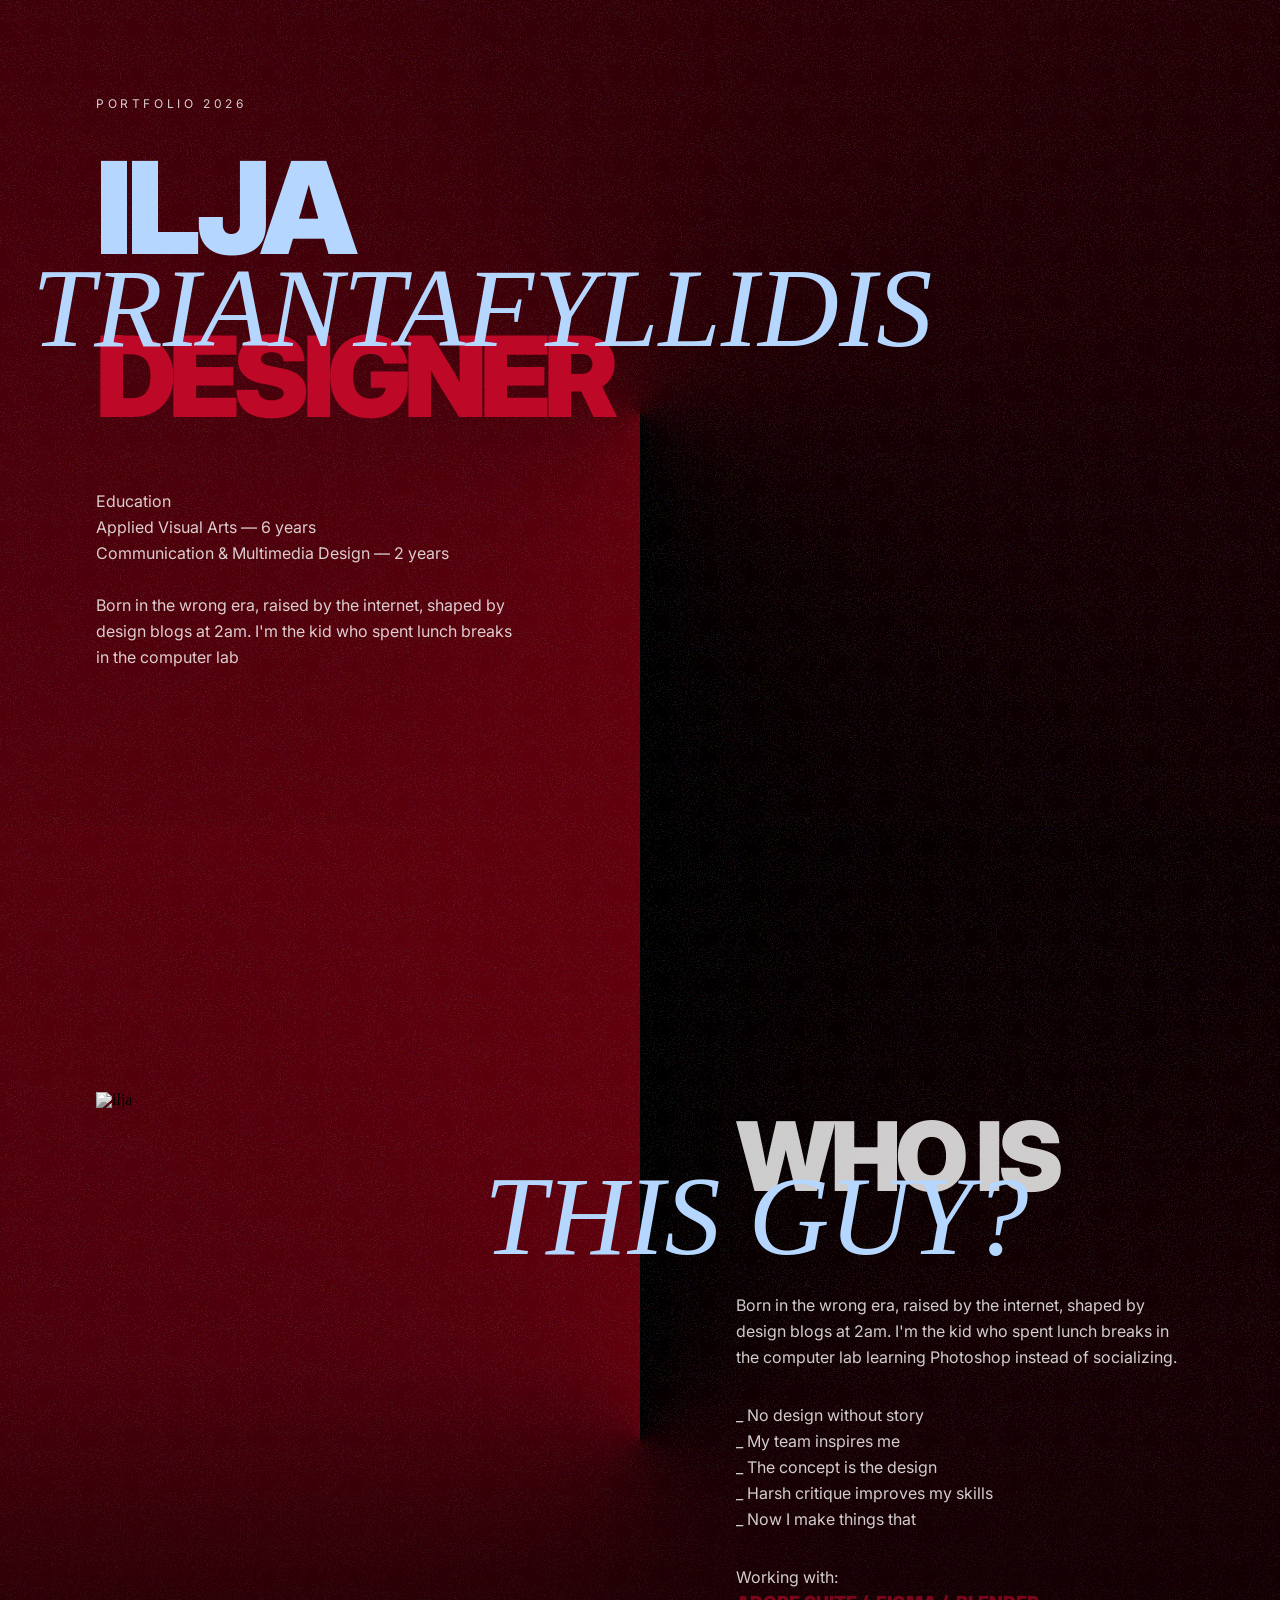
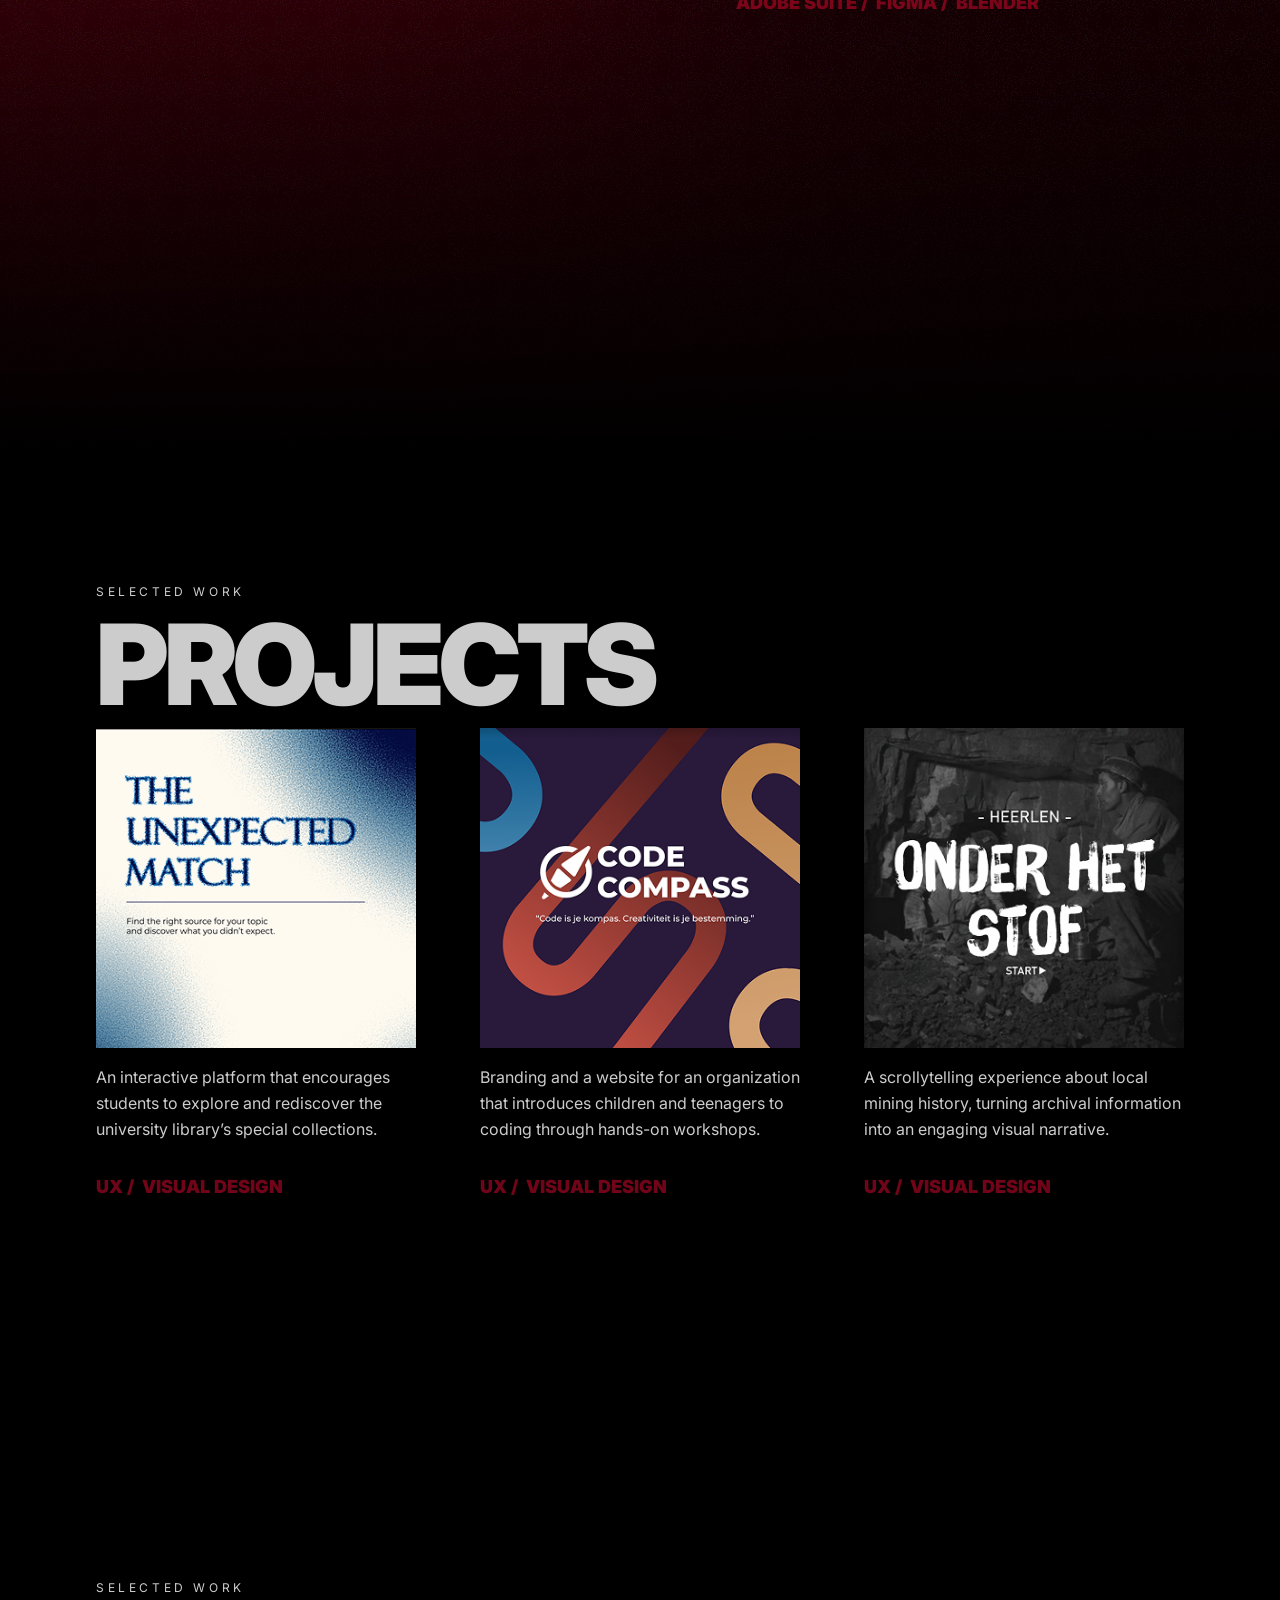
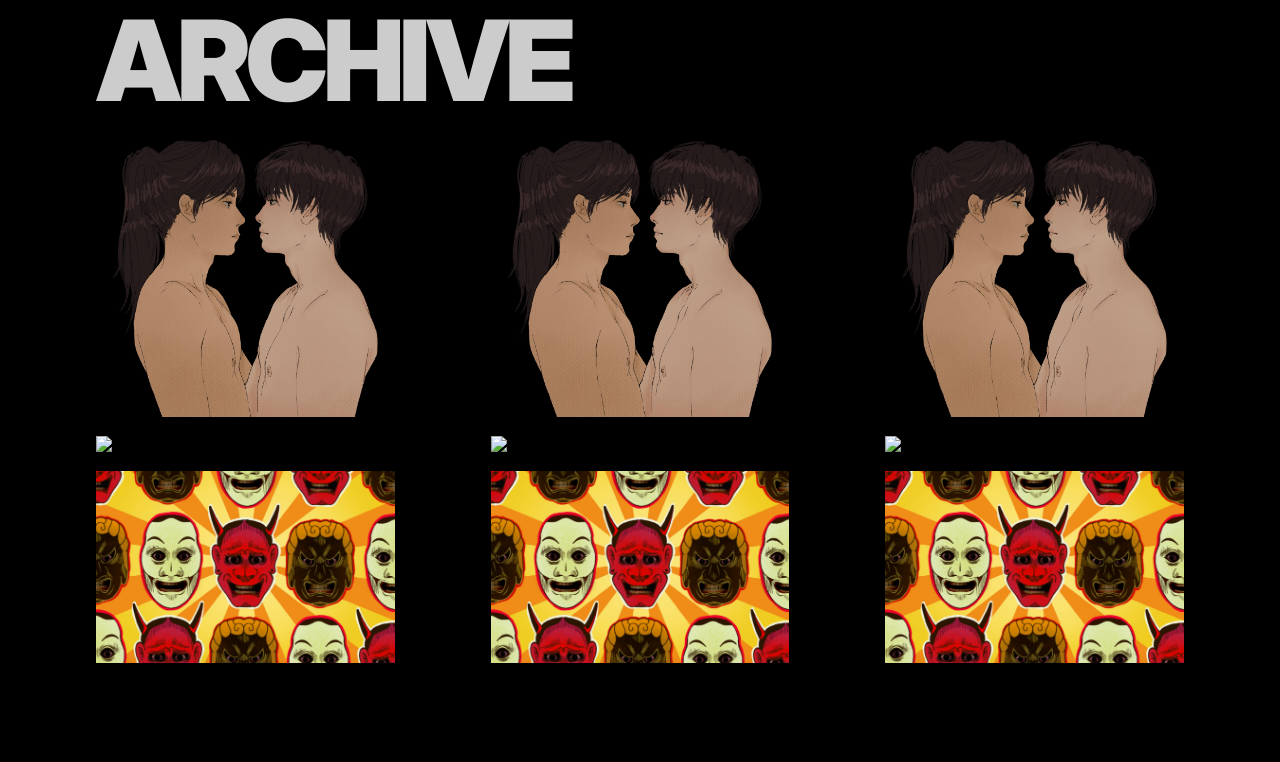
==== index.html @ b114eabf "Add files via upload" ====
<!DOCTYPE html>
<html lang="en">

<head>
    <meta charset="UTF-8">
    <meta name="viewport" content="width=device-width, initial-scale=1.0">
    <title>Document</title>
    <link rel="stylesheet" href="css/reset.css">
    <link rel="stylesheet" href="css/style.css">

    <link rel="preconnect" href="https://fonts.googleapis.com">
    <link rel="preconnect" href="https://fonts.gstatic.com" crossorigin>
    <link
        href="https://fonts.googleapis.com/css2?family=Inter:ital,opsz,wght@0,14..32,100..900;1,14..32,100..900&display=swap"
        rel="stylesheet">
</head>

<body>
    <div class="background">
        <div class="background1">
            <img src="assets/img/radialGradient.svg" alt="background gradient" class="radialGradientTop">
            <img src="assets/img/radialGradient.svg" alt="background gradient" class="radialGradientBottom">
            <div class="fadeGradient"></div>
        </div>
    </div>

    <main>

        <div class="hero">
            <h6>PORTFOLIO 2026</h6>
            <div class="heroTitle">
                <h1>ILJA</h1>
                <h2>TRIANTAFYLLIDIS</h2>
                <H3>DESIGNER</H3>
            </div>
            <p>Education<br>Applied Visual Arts — 6 years<br>Communication & Multimedia Design — 2 years
                <br><br>
                Born in the wrong era, raised by the internet, shaped by design blogs at 2am. I'm the kid who spent
                lunch breaks in the computer lab
            </p>
        </div>

        <div class="intro">
            <div class="leftIntro">
                <div class="imgIntroBox">
                    <img src="assets/img/port1.jpg" alt="ilja" class="imgIntroContent" id="portraitImg">
                </div>
            </div>
            <div class="rightIntro">
                <h4>WHO IS</h4>
                <h2> THIS GUY?</h2>
                <p>Born in the wrong era, raised by the internet, shaped by design blogs at 2am. I'm the kid who spent
                    lunch breaks in the computer lab learning Photoshop instead of socializing.</p>
                <p>_ No design without story<br>
                    _ My team inspires me<br>
                    _ The concept is the design<br>
                    _ Harsh critique improves my skills<br>
                    _ Now I make things that</p>
                <p class="noMargin">Working with:</p>
                <ul>
                    <li>ADOBE SUITE</li>
                    <li>FIGMA</li>
                    <li>BLENDER</li>
                </ul>
            </div>
        </div>

        <div class="projects">
            <h6>SELECTED WORK</h6>
            <h3>PROJECTS</h3>
            <div class="projectItems">
                <div class="projectItem">
                    <a href="theUnexpectedMatch.html">
                        <img src="assets/img/theUnexpectedMatch.png" alt="the unexpected match" class="projectImg">
                    </a>
                    <p>An interactive platform that encourages students to explore and rediscover the university
                        library’s special collections.</p>
                    <ul>
                        <li>UX</li>
                        <li>VISUAL DESIGN</li>
                    </ul>
                </div>
                <div class="projectItem">
                    <a href="codeCompass.html">
                        <img src="assets/img/codeCompass.png" alt="code compass" class="projectImg">
                    </a>
                    <p>Branding and a website for an organization that introduces children and teenagers to coding
                        through hands-on workshops.</p>
                    <ul>
                        <li>UX</li>
                        <li>VISUAL DESIGN</li>
                    </ul>
                </div>
                <div class="projectItem">
                    <a href="onderHetStof.html">
                        <img src="assets/img/onderHetStof.png" alt="onder het stof" class="projectImg">
                    </a>
                    <p>A scrollytelling experience about local mining history, turning archival information into an
                        engaging visual narrative.</p>
                    <ul>
                        <li>UX</li>
                        <li>VISUAL DESIGN</li>
                    </ul>
                </div>
            </div>
        </div>

        <div class="archive">
            <h6>SELECTED WORK</h6>
            <h3>ARCHIVE</h3>
            <div class="archiveRows">
                <div class="archiveRow">
                    <div class="archiveItem">
                        <img src="assets/img/illustration3.png">
                    </div>
                    <div class="archiveItem">
                        <img src="assets/img/illustration1.png">
                    </div>
                    <div class="archiveItem">
                        <img src="assets/img/illustration4.png">
                    </div>
                </div>
                <div class="archiveRow">
                    <div class="archiveItem">
                        <img src="assets/img/illustration3.png">
                    </div>
                    <div class="archiveItem">
                        <img src="assets/img/illustration1.png">
                    </div>
                    <div class="archiveItem">
                        <img src="assets/img/illustration4.png">
                    </div>
                </div>
                <div class="archiveRow">
                    <div class="archiveItem">
                        <img src="assets/img/illustration3.png">
                    </div>
                    <div class="archiveItem">
                        <img src="assets/img/illustration1.png">
                    </div>
                    <div class="archiveItem">
                        <img src="assets/img/illustration4.png">
                    </div>
                </div>
            </div>
        </div>

    </main>



    <script src="js/script.js"></script>
</body>

</html>
---- css/style.css ----
/* Custom styles */

/* Colors */
:root {
    --color-primarytext: #ffffff;
    --color-secondarytext: #B5D7FF;
    --color-accenttext: #BD0828;
    --color-background: #000000;
}

/* Typography */

h3,
h4,
h5,
h6,
p {
    opacity: 0.8;
}

h1 {
    font-family: 'Inter';
    font-size: 128px;
    font-style: normal;
    font-weight: 900;
    line-height: 128px;
    letter-spacing: -5px;

    color: var(--color-secondarytext);
}

h2 {
    font-family: Georgia;
    font-size: 112px;
    font-style: italic;
    font-weight: 400;
    line-height: 72px;

    color: var(--color-secondarytext);
}

h3 {
    font-family: 'Inter';
    font-size: 112px;
    font-style: normal;
    font-weight: 900;
    line-height: 128px;
    letter-spacing: -5px;

    color: var(--color-primarytext);
}

h4 {
    font-family: 'Inter';
    font-size: 96px;
    font-style: normal;
    font-weight: 900;
    line-height: 128px;
    letter-spacing: -5px;

    color: var(--color-primarytext);
}

h5 {
    font-family: 'Inter';
    font-size: 72px;
    font-style: normal;
    font-weight: 900;
    line-height: 72px;
    letter-spacing: -5px;

    color: var(--color-primarytext);
}

h6 {
    font-family: 'Inter';
    font-size: 12px;
    font-style: normal;
    font-weight: 400;
    line-height: 16px;
    letter-spacing: 3.6px;

    color: var(--color-primarytext);
}

p {
    font-family: 'Inter';
    font-size: 16px;
    font-style: normal;
    font-weight: 400;
    line-height: 26px;

    color: var(--color-primarytext);

    margin-bottom: 32px;
}

a {
    font-family: 'Inter';
    font-size: 40px;
    font-style: normal;
    font-weight: 900;
    line-height: 38px;
    letter-spacing: -2px;

    color: var(--color-accenttext);
}

ul {
    font-family: 'Inter';
    font-size: 18px;
    font-style: normal;
    font-weight: 900;
    line-height: 26px;
    opacity: 0.6;

    color: var(--color-accenttext);

    display: flex;
    flex-wrap: wrap;
    margin-bottom: 32px;
}

li:not(:last-child)::after {
    content: " /";
    margin-right: 8px;
}

/* Overall */

body {
    background: var(--color-background);
}

@media (hover: hover) and (pointer: fine) {
    body {
        cursor: none;
    }

    body * {
        cursor: none !important;
    }
}

.custom-cursor {
    position: fixed;
    top: 0;
    left: 0;
    width: 36px;
    height: 36px;
    pointer-events: none;
    z-index: 9999;
    opacity: 0;
    transform: translate(-50%, -50%) rotate(45deg);
    transform-origin: center;
    transition: opacity 120ms ease;
}

.custom-cursor.is-visible {
    opacity: 1;
}

main {
    display: flex;
    flex-direction: column;
    max-width: 1440px;
    padding-left: 96px;
    padding-right: 96px;
    margin: 0 auto;
}

.background1 {
    position: absolute;
    top: 0;
    left: 0;
    width: 100%;
    z-index: -10;
    opacity: 0;
    transition: opacity 900ms ease;
}

body.is-loaded .background1 {
    opacity: 1;
}

@media (prefers-reduced-motion: reduce) {
    .background1 {
        opacity: 1;
        transition: none;
    }
}

.radialGradientTop {
    position: relative;
    top: -200px;
    width: 100%;
}

.radialGradientBottom {
    position: relative;
    top: -405px;
    transform: scaleY(-1);
    width: 100%;
}

.fadeGradient {
    position: relative;
    top: -1105px;
    left: 0;
    width: 100%;
    height: 700px;
    background: linear-gradient(to bottom, rgba(0, 0, 0, 0) 0%, var(--color-background) 100%);
    z-index: 0;
}

/* Hero */

.hero {
    height: 100vh;
    padding-top: 96px;
    min-height: 700px;
}

.hero p {
    width: 418px;
    margin-top: 16px;
}

.hero h6 {
    margin-bottom: 32px;
}

.heroTitle h3 {
    color: var(--color-accenttext);
    position: relative;
    top: -32px;
    z-index: 5;
    opacity: 1;
    letter-spacing: -7px;
}

.heroTitle h2 {
    position: relative;
    left: -64px;
    z-index: 10;
}

/* Introduction */

.intro {
    height: 100vh;
    padding-top: 96px;
    padding-bottom: 96px;
    display: flex;
    flex-direction: row;
    min-height: 700px;
}

.intro .leftIntro {
    width: 50%;
    padding-right: 96px;
    box-sizing: border-box;
}

.intro .rightIntro {
    padding-left: 96px;
    width: 50%;
    box-sizing: border-box;
}

.imgIntroBox {
    width: fit-content;
    height: 700px;
    overflow: hidden;
}

.imgIntroContent {
    width: 100%;
    height: 100%;
    object-fit: cover;
    object-position: center;
    filter: grayscale(100%);
}

.intro h2 {
    position: relative;
    top: -40px;
    left: -252px;
    z-index: 10;
    width: fit-content;
    white-space: nowrap;
}

.intro .noMargin {
    margin: 0;
}

/* Projects */

.projects {
    height: 100vh;
    padding-top: 96px;
    padding-bottom: 96px;
    min-height: 700px;
}

.projectItems {
    display: flex;
    gap: 64px;
}

.projectItem {
    flex: 1;
    min-width: 0;
    position: relative;
}

.projectItem::before {
    content: "";
    position: absolute;
    top: 0;
    left: 0;
    width: 100%;
    aspect-ratio: 1/1;
    background: var(--color-secondarytext);
    opacity: 0;
    transform: translateX(0);
    transition: transform 0.3s ease, opacity 0.3s ease;
    pointer-events: none;
}

.projectImg {
    position: relative;
    z-index: 1;
    display: block;
    width: 100%;
    aspect-ratio: 1/1;
    object-fit: cover;
    object-position: center;
    margin-bottom: 16px;
    transition: transform 0.3s ease;
}

.projectItem:hover::before {
    opacity: 1;
    transform: translateX(-10px);
}

.projectItem:hover .projectImg {
    transform: skewX(-6deg) translateX(6px);
    cursor: crosshair;
}

/* archive */

.archive {
    padding-bottom: 96px;
}

.archiveRows {
    display: flex;
    gap: 96px;
}

.archiveRow {
    display: flex;
    flex-direction: column;
    gap: 16px;
}

.archiveItem {
    width: 100%;
}

.archive img {
    width: 100%;
    object-position: center;
}

/* projects */

.projectHero {
    position: relative;
    overflow: visible;
    height: 100vh;
    width: 100%;
    padding-top: 96px;
    padding-bottom: 96px;
    min-height: 700px;
}

.projectHero>* {
    position: relative;
    z-index: 1;
}

.projectHeroImg {
    position: absolute;
    top: 0;
    left: 50%;
    transform: translateX(-50%);
    width: 100vw;
    height: 100vh;
    z-index: 0;
    object-fit: cover;
    object-position: center;
}
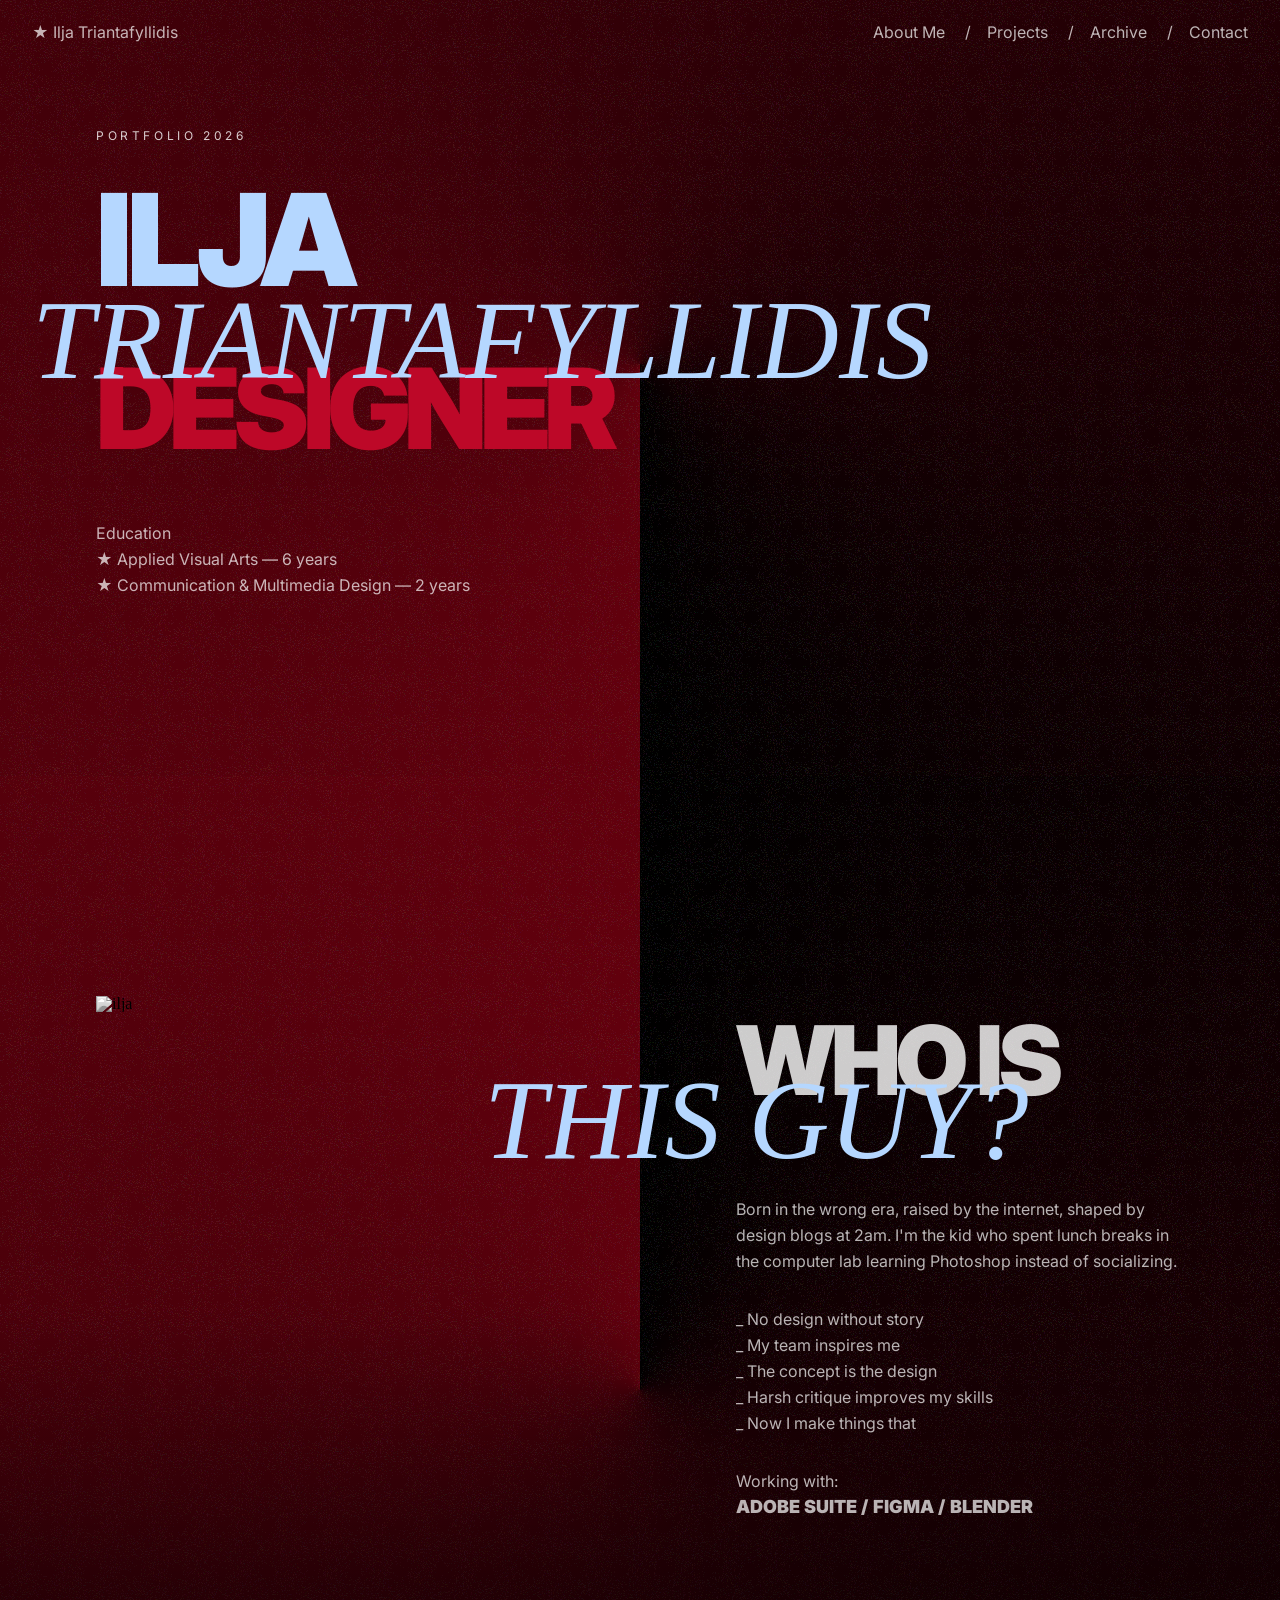
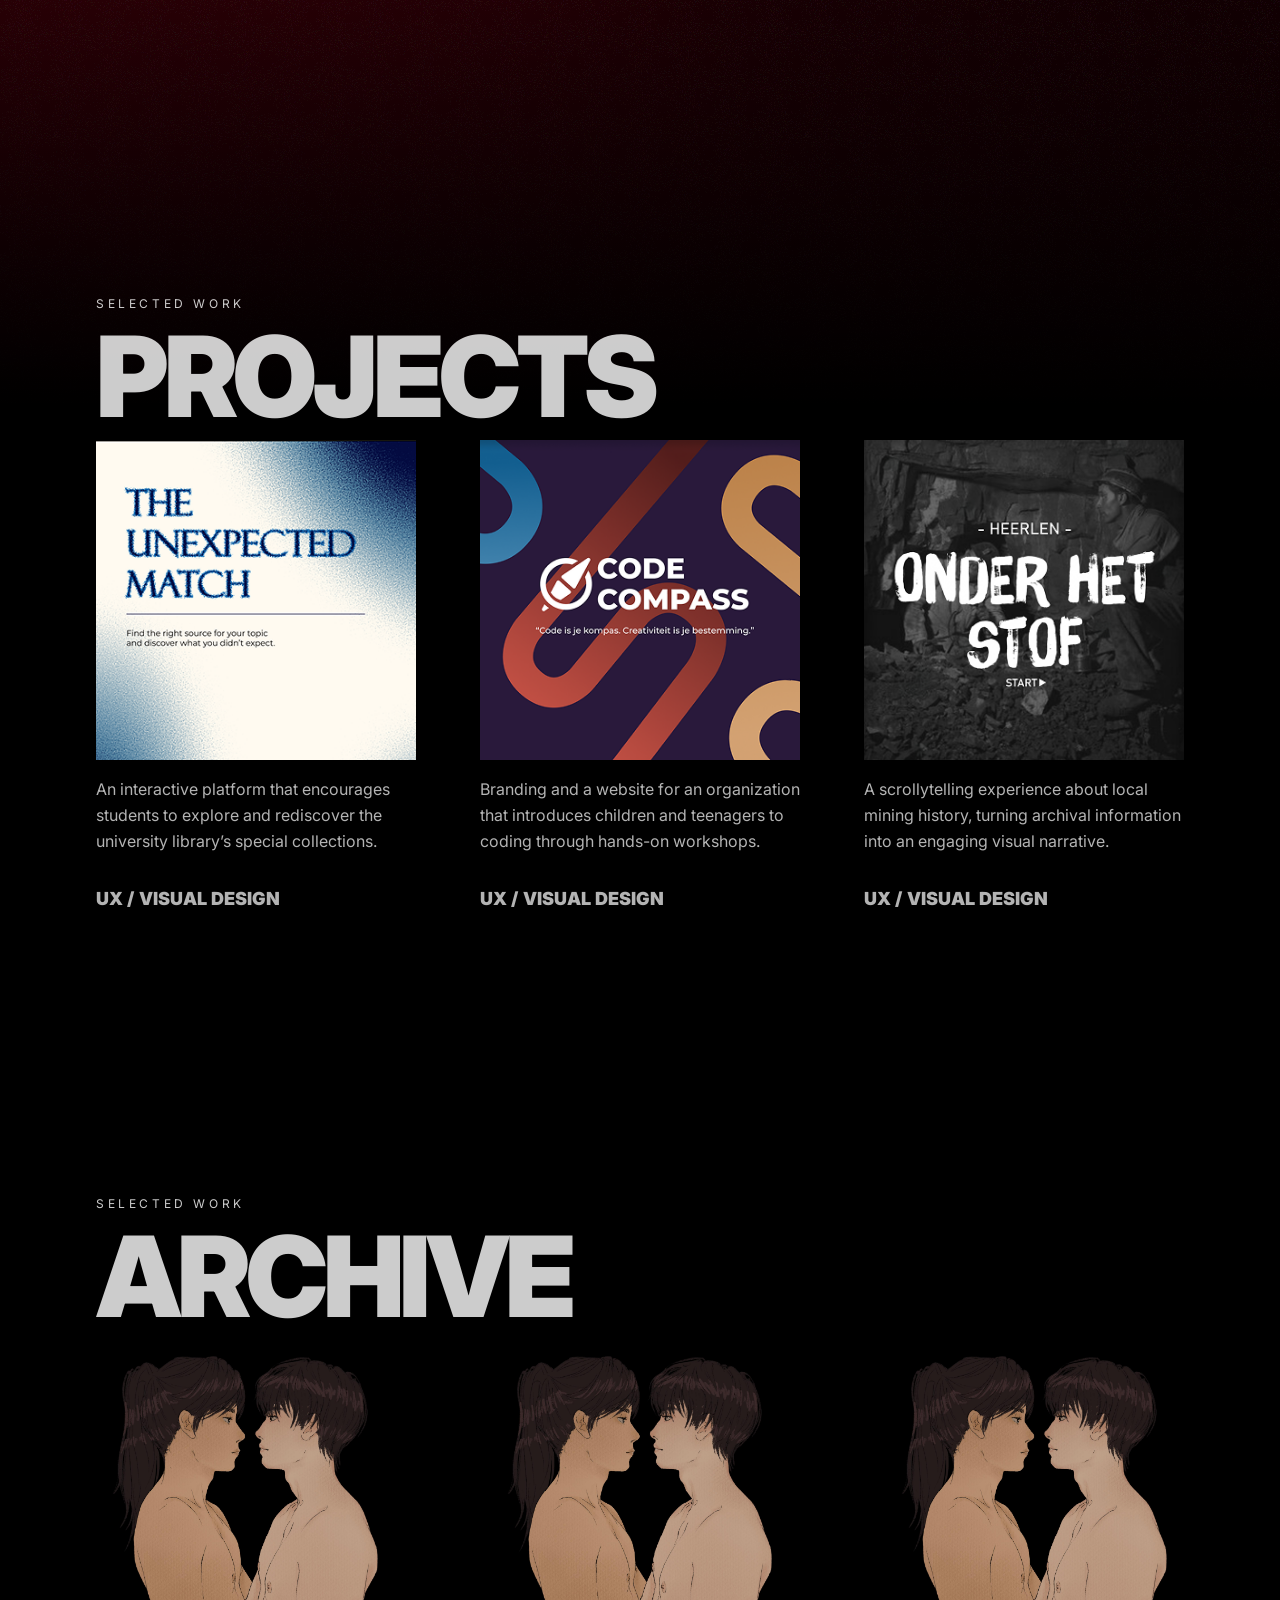
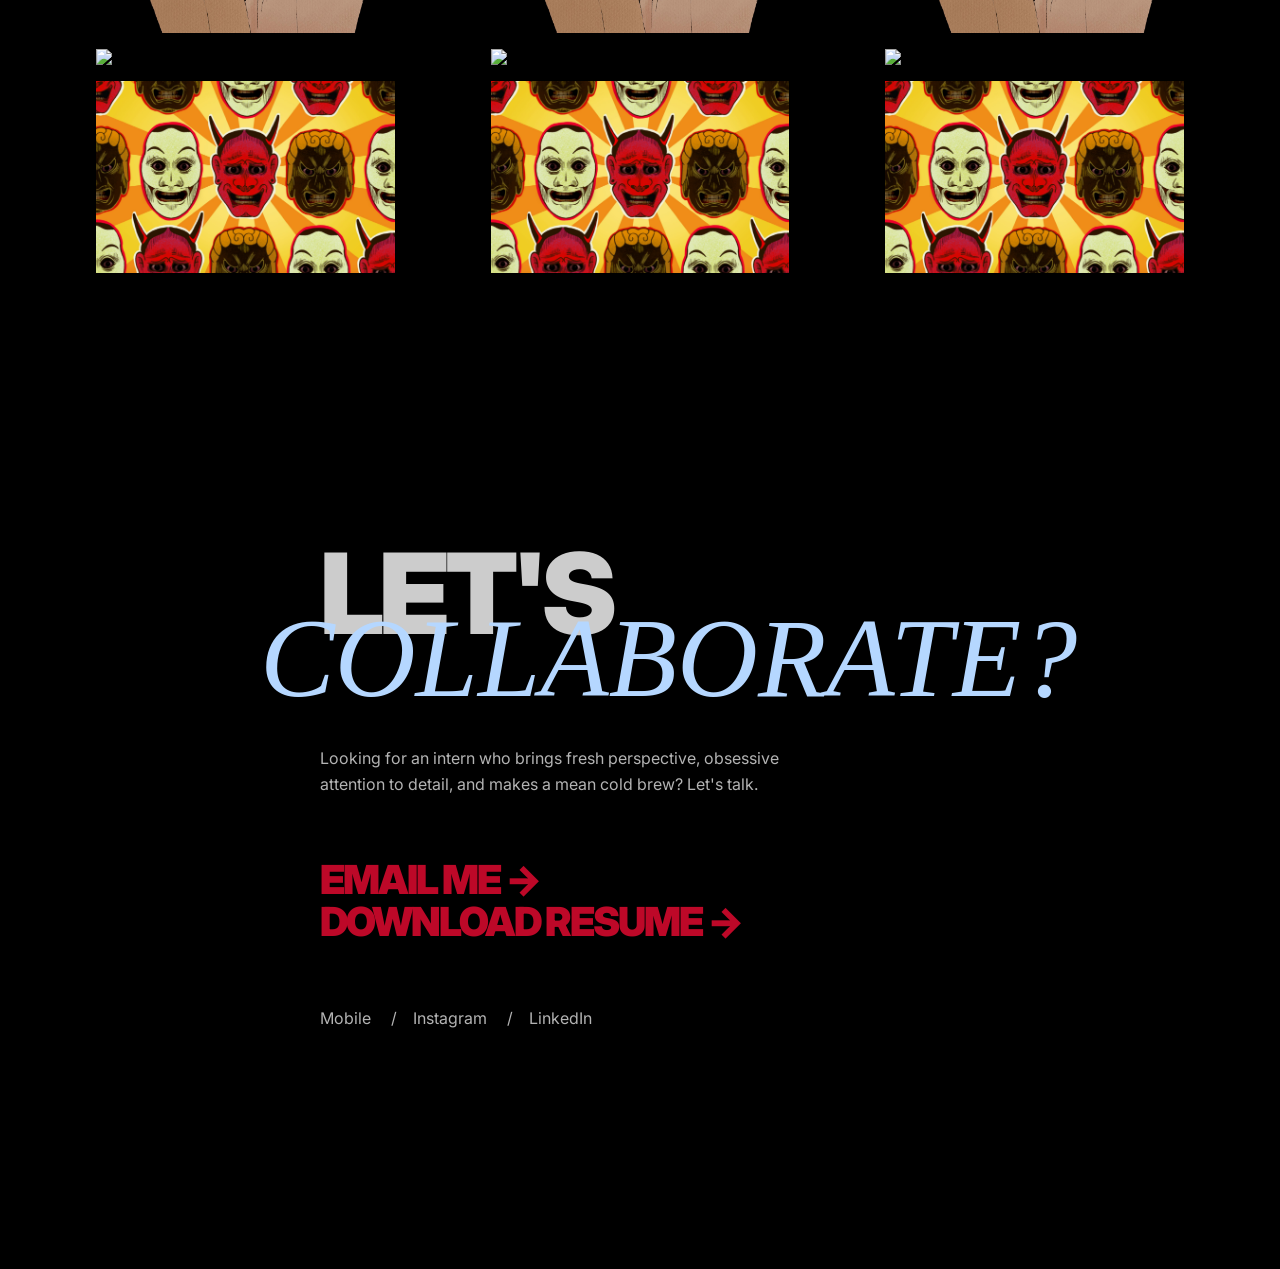
==== commit c4632baf: "Add files via upload" ====
--- a/index.html
+++ b/index.html
@@ -16,6 +16,20 @@
 </head>
 
 <body>
+    <nav>
+        <div class="navLeft">
+            <a href="index.html#top" class="homeLink">★ Ilja Triantafyllidis</a>
+        </div>
+        <div class="right">
+            <ul class="ulWhite">
+                <li><a href="index.html#about">About Me</a></li>
+                <li><a href="index.html#projects">Projects</a></li>
+                <li><a href="index.html#archive">Archive</a></li>
+                <li><a href="index.html#contact">Contact</a></li>
+            </ul>
+        </div>
+    </nav>
+
     <div class="background">
         <div class="background1">
             <img src="assets/img/radialGradient.svg" alt="background gradient" class="radialGradientTop">
@@ -24,7 +38,7 @@
         </div>
     </div>
 
-    <main>
+    <main id="top">
 
         <div class="hero">
             <h6>PORTFOLIO 2026</h6>
@@ -33,14 +47,11 @@
                 <h2>TRIANTAFYLLIDIS</h2>
                 <H3>DESIGNER</H3>
             </div>
-            <p>Education<br>Applied Visual Arts — 6 years<br>Communication & Multimedia Design — 2 years
-                <br><br>
-                Born in the wrong era, raised by the internet, shaped by design blogs at 2am. I'm the kid who spent
-                lunch breaks in the computer lab
+            <p>Education<br>★ Applied Visual Arts — 6 years<br>★ Communication & Multimedia Design — 2 years
             </p>
         </div>
 
-        <div class="intro">
+        <div class="intro" id="about">
             <div class="leftIntro">
                 <div class="imgIntroBox">
                     <img src="assets/img/port1.jpg" alt="ilja" class="imgIntroContent" id="portraitImg">
@@ -65,7 +76,7 @@
             </div>
         </div>
 
-        <div class="projects">
+        <div class="projects" id="projects">
             <h6>SELECTED WORK</h6>
             <h3>PROJECTS</h3>
             <div class="projectItems">
@@ -105,47 +116,73 @@
             </div>
         </div>
 
-        <div class="archive">
+        <div class="archive" id="archive">
             <h6>SELECTED WORK</h6>
             <h3>ARCHIVE</h3>
             <div class="archiveRows">
                 <div class="archiveRow">
                     <div class="archiveItem">
-                        <img src="assets/img/illustration3.png">
+                        <img src="assets/img/illustration3.png" alt="Archive illustration 1">
                     </div>
                     <div class="archiveItem">
-                        <img src="assets/img/illustration1.png">
+                        <img src="assets/img/illustration1.png" alt="Archive illustration 2">
                     </div>
                     <div class="archiveItem">
-                        <img src="assets/img/illustration4.png">
+                        <img src="assets/img/illustration4.png" alt="Archive illustration 3">
                     </div>
                 </div>
                 <div class="archiveRow">
                     <div class="archiveItem">
-                        <img src="assets/img/illustration3.png">
+                        <img src="assets/img/illustration3.png" alt="Archive illustration 4">
                     </div>
                     <div class="archiveItem">
-                        <img src="assets/img/illustration1.png">
+                        <img src="assets/img/illustration1.png" alt="Archive illustration 5">
                     </div>
                     <div class="archiveItem">
-                        <img src="assets/img/illustration4.png">
+                        <img src="assets/img/illustration4.png" alt="Archive illustration 6">
                     </div>
                 </div>
                 <div class="archiveRow">
                     <div class="archiveItem">
-                        <img src="assets/img/illustration3.png">
+                        <img src="assets/img/illustration3.png" alt="Archive illustration 7">
                     </div>
                     <div class="archiveItem">
-                        <img src="assets/img/illustration1.png">
+                        <img src="assets/img/illustration1.png" alt="Archive illustration 8">
                     </div>
                     <div class="archiveItem">
-                        <img src="assets/img/illustration4.png">
+                        <img src="assets/img/illustration4.png" alt="Archive illustration 9">
                     </div>
                 </div>
             </div>
         </div>
 
+        <div class="archiveModal" id="archiveModal" aria-hidden="true">
+            <button type="button" class="archiveModalClose" id="archiveModalClose"
+                aria-label="Close image popup">×</button>
+            <img src="" alt="" class="archiveModalImage" id="archiveModalImage">
+        </div>
+
+        <div class="contact" id="contact">
+            <h3>LET'S</h3>
+            <h2>COLLABORATE?</h2>
+            <p>Looking for an intern who brings fresh perspective, obsessive attention to detail, and makes a mean cold
+                brew? Let's talk.</p>
+            <div class="contactLinks">
+                <a>EMAIL ME →</a>
+                <a>DOWNLOAD RESUME →</a>
+            </div>
+            <ul class="ulWhite">
+                <li><a>Mobile</a></li>
+                <li><a>Instagram</a></li>
+                <li><a>LinkedIn</a></li>
+            </ul>
+        </div>
+
     </main>
+
+    <div class="background2" aria-hidden="true">
+        <img src="assets/img/radialGradient2.svg" alt="" class="radialGradientContact">
+    </div>
 
 
 
--- a/css/style.css
+++ b/css/style.css
@@ -67,7 +67,7 @@
     font-style: normal;
     font-weight: 900;
     line-height: 72px;
-    letter-spacing: -5px;
+    letter-spacing: -4px;
 
     color: var(--color-primarytext);
 }
@@ -89,13 +89,18 @@
     font-style: normal;
     font-weight: 400;
     line-height: 26px;
+    opacity: 0.7;
 
     color: var(--color-primarytext);
 
     margin-bottom: 32px;
 }
 
-a {
+span {
+    font-weight: 900;
+}
+
+.contactLinks a {
     font-family: 'Inter';
     font-size: 40px;
     font-style: normal;
@@ -112,24 +117,40 @@
     font-style: normal;
     font-weight: 900;
     line-height: 26px;
-    opacity: 0.6;
-
-    color: var(--color-accenttext);
+    opacity: 0.7;
+
+    color: var(--color-primarytext);
 
     display: flex;
     flex-wrap: wrap;
     margin-bottom: 32px;
 }
 
+.ulWhite {
+
+    font-weight: 400;
+    font-size: 16px;
+}
+
+.ulWhite li:not(:last-child)::after {
+    margin-left: 16px;
+    margin-right: 16px;
+}
+
 li:not(:last-child)::after {
     content: " /";
-    margin-right: 8px;
+    margin-right: 5px;
 }
 
 /* Overall */
 
 body {
+    position: relative;
     background: var(--color-background);
+}
+
+html {
+    scroll-behavior: smooth;
 }
 
 @media (hover: hover) and (pointer: fine) {
@@ -169,9 +190,92 @@
     margin: 0 auto;
 }
 
+
+/* nav */
+
+nav {
+    position: fixed;
+    top: 0;
+    left: 0;
+    width: 100%;
+    height: 64px;
+    display: flex;
+    align-items: center;
+    justify-content: space-between;
+    padding-left: 32px;
+    padding-right: 32px;
+    box-sizing: border-box;
+    z-index: 30;
+    background-color: transparent;
+    transition: background-color 300ms ease;
+}
+
+nav.scrolled {
+    background-color: var(--color-background);
+}
+
+nav p,
+nav ul {
+    margin: 0;
+}
+
+nav .homeLink {
+    font-family: 'Inter';
+    font-size: 16px;
+    font-style: normal;
+    font-weight: 400;
+    line-height: 26px;
+    opacity: 0.7;
+    color: var(--color-primarytext);
+    text-decoration: none;
+    letter-spacing: 0;
+    display: inline-block;
+    transform-origin: left center;
+    transform: skewX(0deg);
+    transition: transform 240ms cubic-bezier(0.22, 1, 0.36, 1), opacity 200ms ease;
+}
+
+nav .homeLink:hover {
+    transform: skewX(-20deg);
+    opacity: 1;
+}
+
+nav .ulWhite a {
+    font: inherit;
+    font-style: normal;
+    line-height: inherit;
+    letter-spacing: 0;
+    color: inherit;
+    text-decoration: none;
+    font-weight: 400;
+    display: inline-block;
+    transform-origin: left center;
+    transform: skewX(0deg);
+    transition: transform 240ms cubic-bezier(0.22, 1, 0.36, 1), font-weight 150ms ease, opacity 200ms ease;
+}
+
+nav .ulWhite a:hover {
+    transform: skewX(-20deg);
+    opacity: 1;
+}
+
+nav .ulWhite a.active {
+    font-weight: 900;
+}
+
+#top,
+#projects,
+#about,
+#archive,
+#contact {
+    scroll-margin-top: 32px;
+}
+
+/* red background */
+
 .background1 {
     position: absolute;
-    top: 0;
+    top: -50px;
     left: 0;
     width: 100%;
     z-index: -10;
@@ -188,6 +292,11 @@
         opacity: 1;
         transition: none;
     }
+
+    .background2 {
+        opacity: 1;
+        transition: none;
+    }
 }
 
 .radialGradientTop {
@@ -213,11 +322,36 @@
     z-index: 0;
 }
 
+.radialGradientContact {
+    position: absolute;
+    bottom: 0;
+    left: 50%;
+    transform: translateX(-50%);
+    width: 100vw;
+    display: block;
+}
+
+.background2 {
+    position: absolute;
+    left: 0;
+    bottom: 0;
+    width: 100%;
+    z-index: -10;
+    opacity: 0;
+    transition: opacity 900ms ease;
+    pointer-events: none;
+}
+
+body.is-loaded .background2 {
+    opacity: 1;
+}
+
 /* Hero */
 
 .hero {
-    height: 100vh;
-    padding-top: 96px;
+    box-sizing: border-box;
+    height: 100vh;
+    padding-top: 128px;
     min-height: 700px;
 }
 
@@ -248,6 +382,7 @@
 /* Introduction */
 
 .intro {
+    box-sizing: border-box;
     height: 100vh;
     padding-top: 96px;
     padding-bottom: 96px;
@@ -298,6 +433,7 @@
 /* Projects */
 
 .projects {
+    box-sizing: border-box;
     height: 100vh;
     padding-top: 96px;
     padding-bottom: 96px;
@@ -354,7 +490,9 @@
 /* archive */
 
 .archive {
+    box-sizing: border-box;
     padding-bottom: 96px;
+    padding-top: 96px;
 }
 
 .archiveRows {
@@ -370,20 +508,134 @@
 
 .archiveItem {
     width: 100%;
+    position: relative;
+}
+
+.archiveItem::before {
+    content: "";
+    position: absolute;
+    top: 0;
+    left: 0;
+    width: 100%;
+    height: 100%;
+    background: var(--color-secondarytext);
+    opacity: 0;
+    transform: translateX(0);
+    transition: transform 0.3s ease, opacity 0.3s ease;
+    pointer-events: none;
 }
 
 .archive img {
+    position: relative;
+    z-index: 1;
+    display: block;
     width: 100%;
     object-position: center;
+    transition: transform 0.3s ease;
+}
+
+.archiveItem:hover::before {
+    opacity: 1;
+    transform: translateX(-10px);
+}
+
+.archiveItem:hover img {
+    transform: skewX(-6deg) translateX(6px);
+    cursor: crosshair;
+}
+
+.archiveModal {
+    position: fixed;
+    inset: 0;
+    z-index: 200;
+    display: flex;
+    align-items: center;
+    justify-content: center;
+    padding: 32px;
+    background: rgba(0, 0, 0, 0.82);
+    opacity: 0;
+    pointer-events: none;
+    transition: opacity 0.2s ease;
+}
+
+.archiveModal.is-open {
+    opacity: 1;
+    pointer-events: auto;
+}
+
+.archiveModalImage {
+    max-width: min(1100px, calc(100vw - 64px));
+    max-height: calc(100vh - 64px);
+    width: auto;
+    height: auto;
+    object-fit: contain;
+    box-shadow: 0 14px 48px rgba(0, 0, 0, 0.45);
+}
+
+.archiveModalClose {
+    position: absolute;
+    top: 18px;
+    right: 24px;
+    border: 0;
+    background: transparent;
+    color: var(--color-primarytext);
+    font-family: 'Inter';
+    font-size: 40px;
+    font-weight: 400;
+    line-height: 1;
+    opacity: 0.8;
+    cursor: pointer;
+}
+
+.archiveModalClose:hover {
+    opacity: 1;
+}
+
+body.modal-open {
+    overflow: hidden;
+}
+
+/* contact */
+
+.contact {
+    box-sizing: border-box;
+    height: 100vh;
+    padding-top: 160px;
+    padding-left: 224px;
+    min-height: 700px;
+}
+
+.contact h2 {
+    position: relative;
+    top: -35px;
+    left: -60px;
+    z-index: 10;
+    width: fit-content;
+    white-space: nowrap;
+}
+
+.contact p {
+    width: 512px;
+    margin-top: 16px;
+}
+
+.contactLinks {
+    display: flex;
+    gap: 4px;
+    margin-top: 64px;
+    flex-direction: column;
+}
+
+.contact ul {
+    margin-top: 64px;
 }
 
 /* projects */
 
 .projectHero {
-    position: relative;
-    overflow: visible;
-    height: 100vh;
-    width: 100%;
+    box-sizing: border-box;
+    position: relative;
+    height: 100vh;
     padding-top: 96px;
     padding-bottom: 96px;
     min-height: 700px;
@@ -395,13 +647,304 @@
 }
 
 .projectHeroImg {
+    position: absolute;
+    top: 0;
+    left: 50%;
+    transform: translateX(-50%);
+    height: 100vh;
+    width: 100vw;
+    z-index: 0;
+    object-fit: cover;
+    object-position: center;
+    min-height: 700px;
+}
+
+.projectHero h1 {
+    color: var(--color-primarytext);
+    position: relative;
+    top: -32px;
+    z-index: 5;
+    opacity: 1;
+    letter-spacing: -7px;
+}
+
+.projectHero p {
+    width: 512px;
+    margin-top: 16px;
+    z-index: 5;
+}
+
+.projectHeroInfo p {
+    width: auto;
+}
+
+.projectHeroInfo {
+    display: flex;
+    gap: 32px;
+    margin-top: 32px;
+    z-index: 5;
+}
+
+.projectHero .imageGradient {
     position: absolute;
     top: 0;
     left: 50%;
     transform: translateX(-50%);
     width: 100vw;
     height: 100vh;
-    z-index: 0;
+    background: linear-gradient(to left, rgba(0, 0, 0, 0) 0%, var(--color-background) 100%);
+    z-index: 1;
+    min-height: 700px;
+}
+
+/* project problem */
+
+.projectProblem {
+    box-sizing: border-box;
+    height: 100vh;
+    padding-top: 128px;
+    padding-bottom: 96px;
+    min-height: 700px;
+}
+
+.projectProblemText {
+    width: 512px;
+}
+
+.projectProblemText p {
+    margin-top: 16px;
+}
+
+.projectProblemImg {
+    margin-top: 100vh;
+    position: absolute;
+    right: 0;
+}
+
+.projectProblemImg img {
+    height: 100vh;
+}
+
+.projectProblemImg .imageGradient {
+    position: absolute;
+    top: 0;
+    left: 0;
+    width: 100%;
+    height: 100%;
+    background: linear-gradient(to left, rgba(0, 0, 0, 0) 0%, var(--color-background) 100%);
+    z-index: 2;
+}
+
+/* project quote */
+
+.projectQuote {
+    box-sizing: border-box;
+    height: 100vh;
+    padding-top: 128px;
+    padding-bottom: 96px;
+    min-height: 700px;
+    display: flex;
+    justify-content: center;
+    align-items: center;
+}
+
+.projectQuote h2 {
+    width: 640px;
+    font-size: 24px;
+    text-align: center;
+    font-size: 40px;
+    line-height: 39px;
+}
+
+/* project field research */
+
+.projectFieldResearch {
+    box-sizing: border-box;
+    height: 100vh;
+    padding-top: 128px;
+    padding-bottom: 96px;
+    min-height: 700px;
+}
+
+.projectFieldResearch .content {
+    display: flex;
+    gap: 32px;
+    margin-top: 32px;
+}
+
+.projectFieldResearch p {
+    margin-bottom: 16px;
+}
+
+.projectFieldResearch .content .left,
+.projectFieldResearch .content .right {
+    width: 100%;
+}
+
+.projectFieldResearch .content img {
+    width: 100%;
+    aspect-ratio: 16/10;
     object-fit: cover;
     object-position: center;
-}+}
+
+/* project insights */
+
+.projectInsights {
+    box-sizing: border-box;
+    height: 100vh;
+    padding-top: 128px;
+    padding-bottom: 96px;
+    min-height: 700px;
+    display: flex;
+    gap: 64px;
+}
+
+.projectInsights .left {
+    width: 512px;
+}
+
+.projectInsights .insightCard {
+    width: 384px;
+    height: 35%;
+    border: 1px solid var(--color-primarytext);
+    background-color: var(--color-background);
+    display: flex;
+    justify-content: center;
+    align-items: center;
+    align-content: center;
+    text-align: center;
+    position: relative;
+}
+
+.insightCard p {
+    width: 224px;
+    margin: 0;
+    font-weight: 700;
+}
+
+.projectInsights .insightCard h2 {
+    position: absolute;
+    margin: 0;
+    font-size: 32px;
+}
+
+.projectInsights .insightCard2 h2 {
+    top: 10px;
+    right: -170px;
+}
+
+.projectInsights .insightCard3 h2 {
+    top: 40px;
+    right: -100px;
+}
+
+.insightCard1 {
+    z-index: 3;
+}
+
+.insightCard2 {
+    margin-left: 96px;
+    margin-top: -32px;
+    z-index: 4;
+}
+
+.insightCard3 {
+    margin-left: 32px;
+    margin-top: -32px;
+    z-index: 3;
+}
+
+/* project sketches */
+
+.projectSketches {
+    box-sizing: border-box;
+    height: 360vh;
+}
+
+.projectSketchesScene {
+    position: sticky;
+    top: 0;
+    height: 100vh;
+    display: flex;
+    justify-content: center;
+    align-items: center;
+    overflow: hidden;
+}
+
+.projectSketches h2 {
+    width: 640px;
+    text-align: center;
+    font-size: 40px;
+    line-height: 39px;
+    z-index: 2;
+    pointer-events: none;
+}
+
+.sketchImages {
+    position: absolute;
+    inset: 0;
+    z-index: 1;
+    pointer-events: none;
+}
+
+.sketchImage {
+    position: absolute;
+    transform: translateY(120vh);
+    will-change: transform;
+}
+
+.sketchImage:nth-child(1) {
+    left: 6%;
+    top: 10%;
+}
+
+.sketchImage:nth-child(2) {
+    left: 28%;
+    top: 32%;
+}
+
+.sketchImage:nth-child(3) {
+    left: 69%;
+    top: 8%;
+}
+
+.sketchImage:nth-child(4) {
+    left: 3%;
+    top: 42%;
+}
+
+.sketchImage:nth-child(5) {
+    left: 73%;
+    top: 38%;
+}
+
+.sketchImage:nth-child(6) {
+    left: 18%;
+    top: 67%;
+}
+
+.sketchImage:nth-child(7) {
+    left: 53%;
+    top: 70%;
+}
+
+.sketchImage:nth-child(8) {
+    left: 10%;
+    top: 80%;
+}
+
+@media (max-width: 900px) {
+    .projectSketches {
+        height: 320vh;
+    }
+
+    .projectSketches h2 {
+        width: min(88vw, 640px);
+        font-size: 30px;
+        line-height: 1.2;
+    }
+
+
+}
+
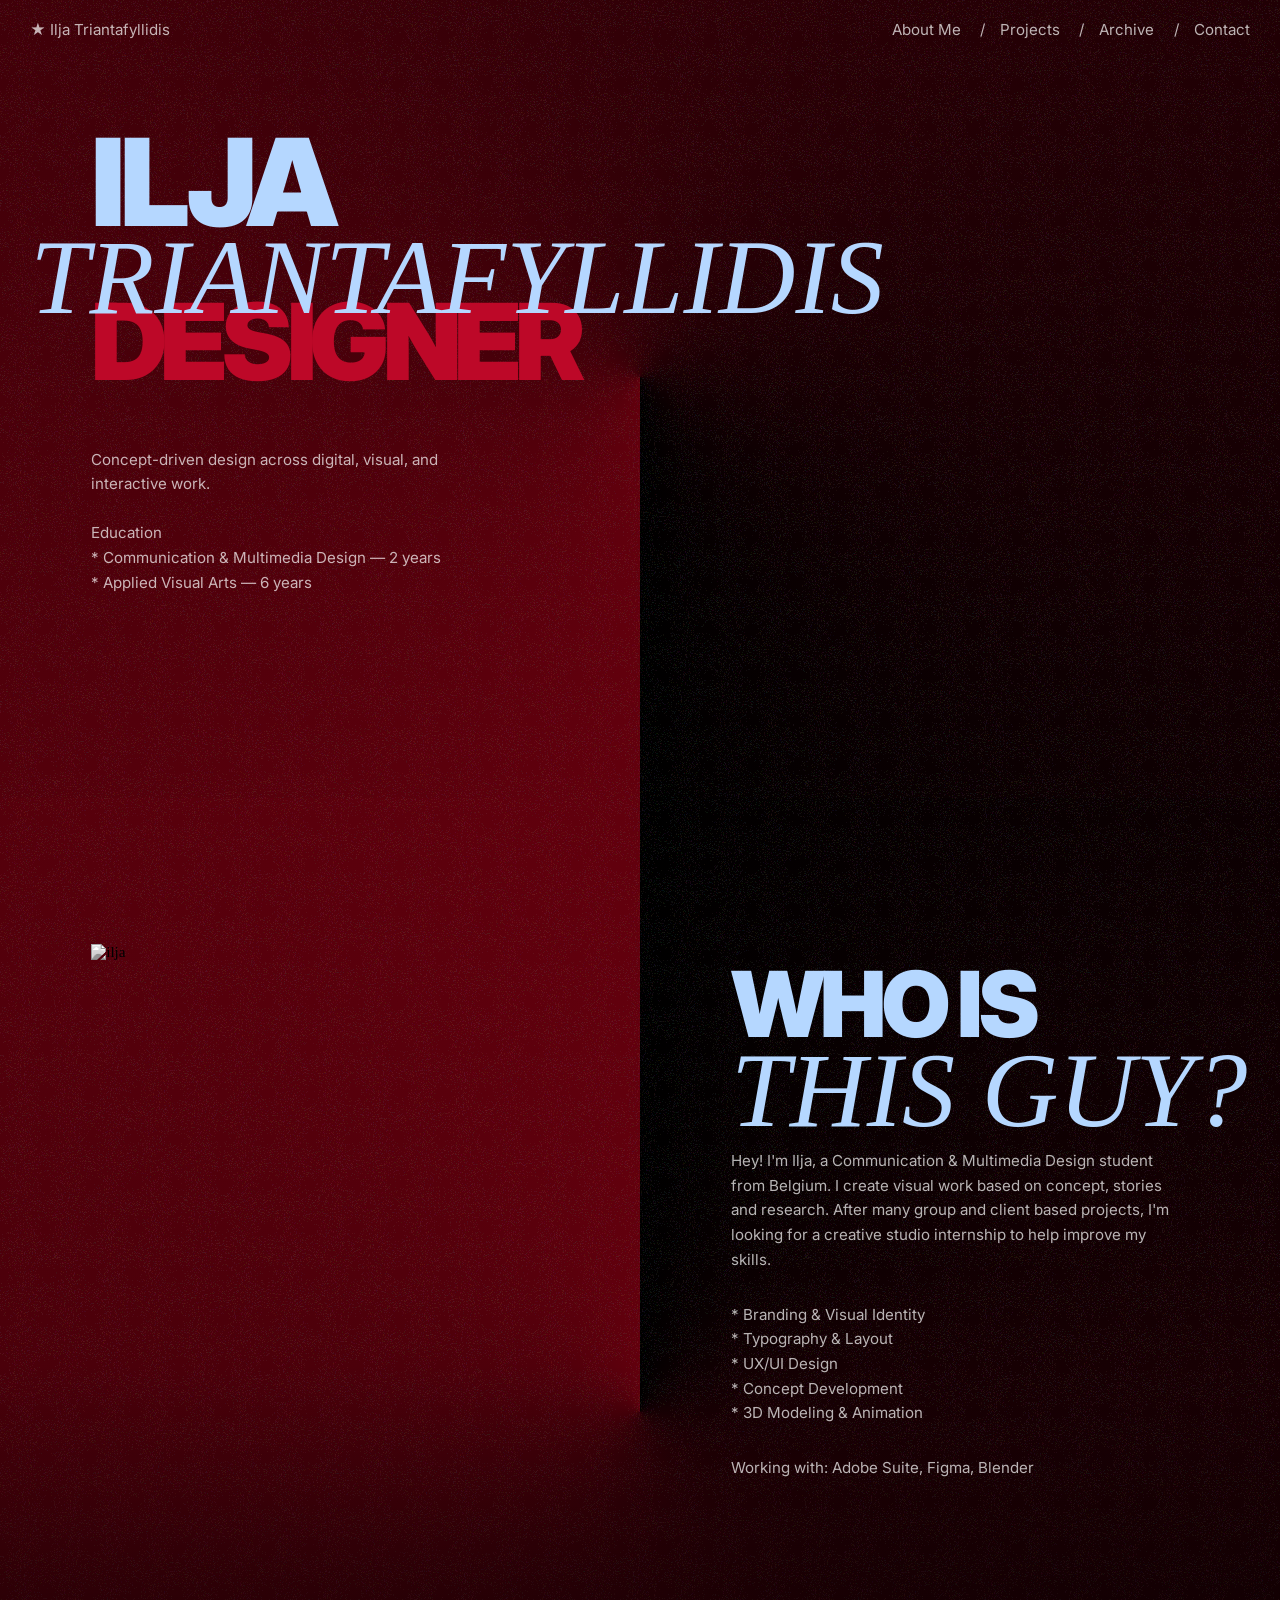
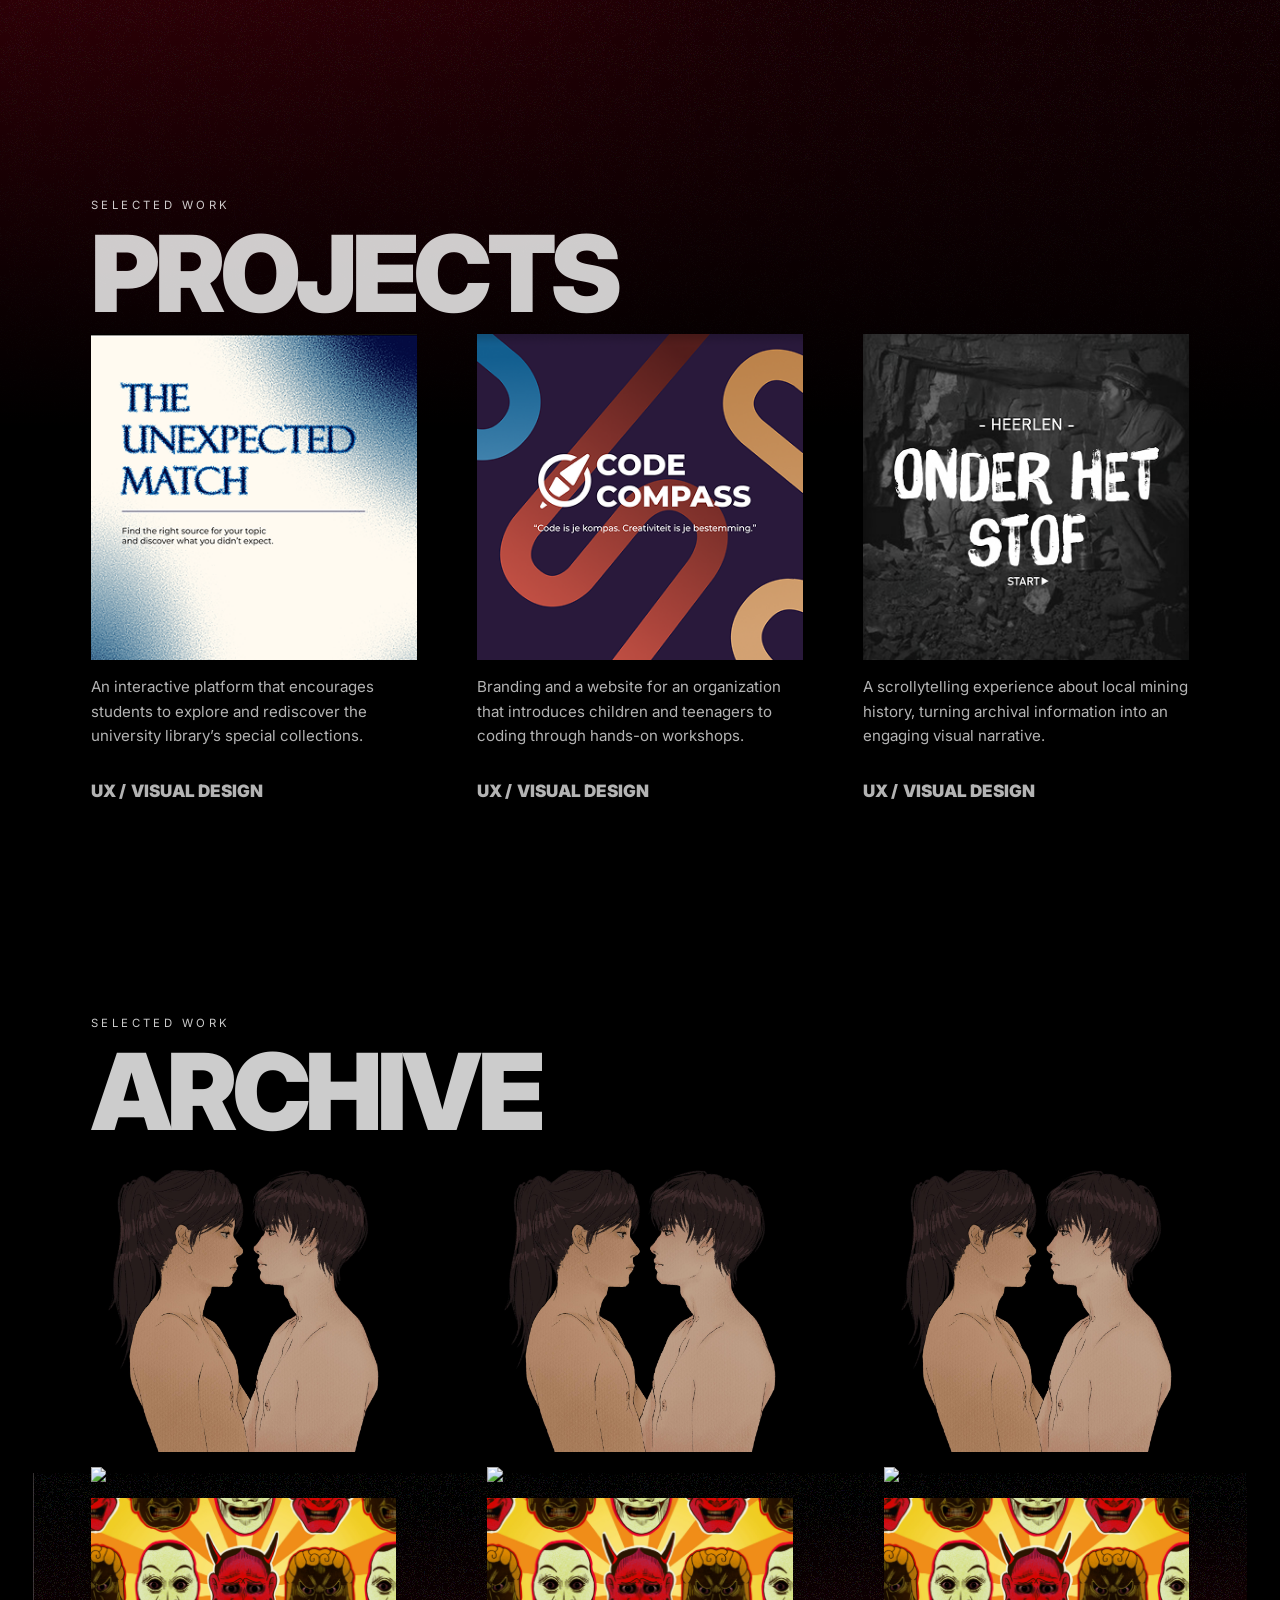
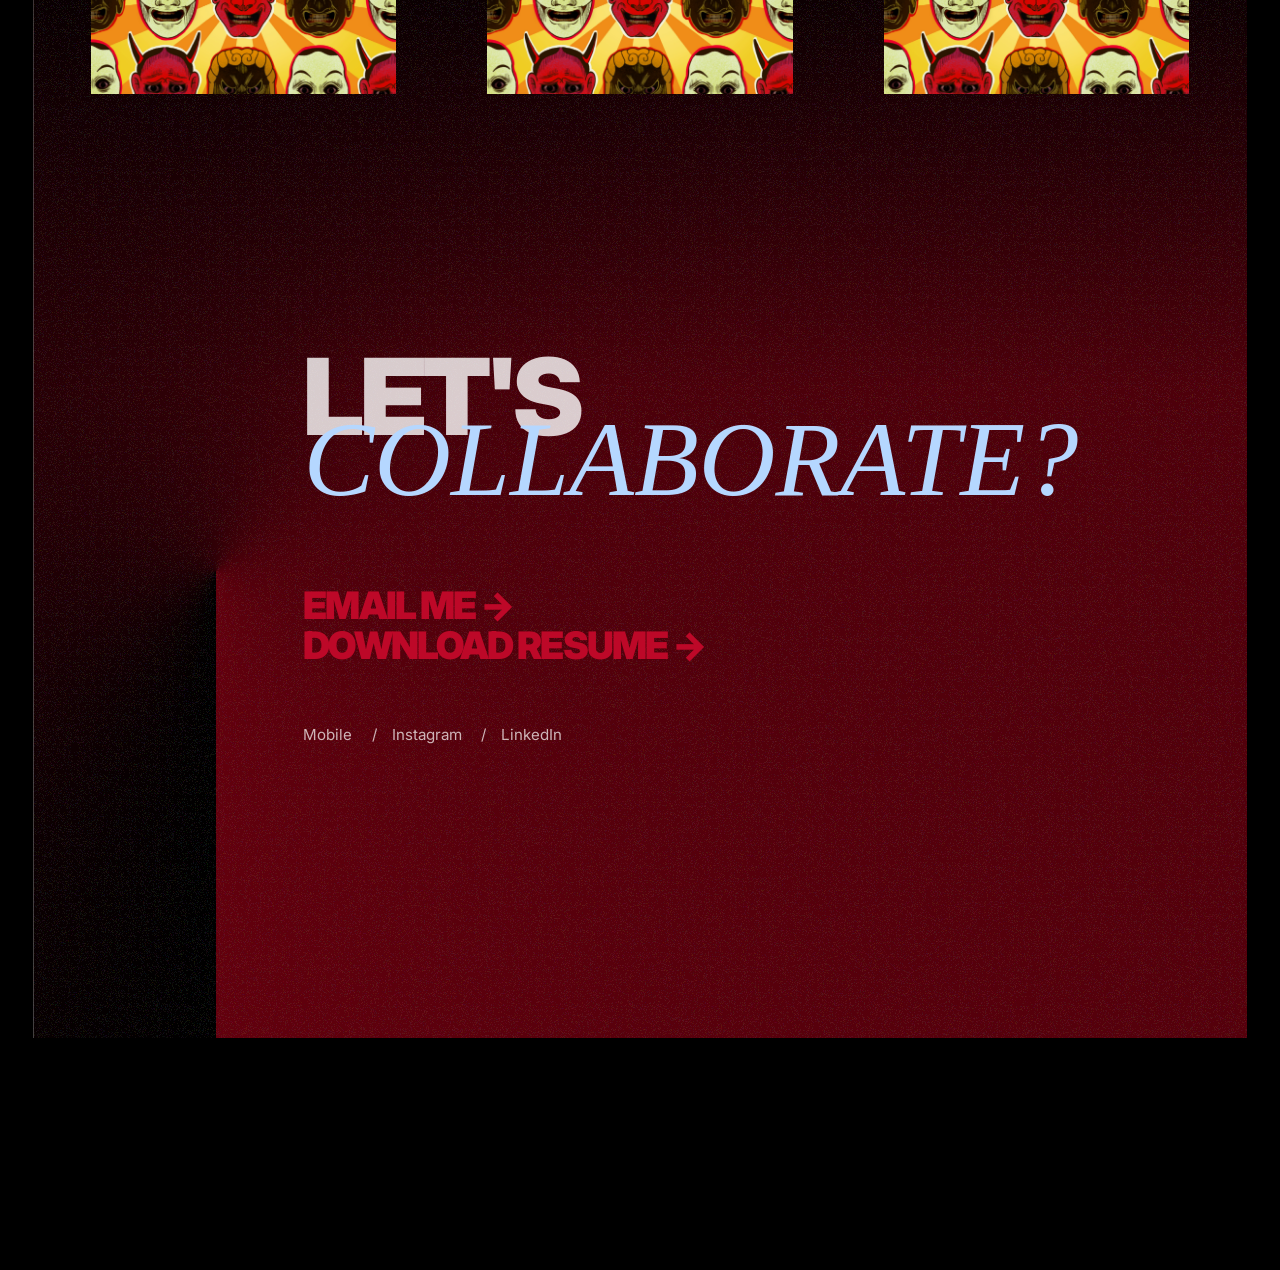
==== commit 86027a48: "Add files via upload" ====
--- a/index.html
+++ b/index.html
@@ -4,7 +4,8 @@
 <head>
     <meta charset="UTF-8">
     <meta name="viewport" content="width=device-width, initial-scale=1.0">
-    <title>Document</title>
+    <meta name="description" content="Portfolio of Ilja Triantafyllidis, showcasing UX, visual design, and interactive projects.">
+    <title>Ilja Triantafyllidis Portfolio</title>
     <link rel="stylesheet" href="css/reset.css">
     <link rel="stylesheet" href="css/style.css">
 
@@ -16,12 +17,12 @@
 </head>
 
 <body>
-    <nav>
-        <div class="navLeft">
+    <nav class="siteNav" aria-label="Primary navigation">
+        <div class="siteNavBrand navLeft">
             <a href="index.html#top" class="homeLink">★ Ilja Triantafyllidis</a>
         </div>
-        <div class="right">
-            <ul class="ulWhite">
+        <div class="siteNavLinks">
+            <ul class="siteNavList ulWhite">
                 <li><a href="index.html#about">About Me</a></li>
                 <li><a href="index.html#projects">Projects</a></li>
                 <li><a href="index.html#archive">Archive</a></li>
@@ -30,57 +31,55 @@
         </div>
     </nav>
 
-    <div class="background">
-        <div class="background1">
+    <div class="siteBackground background" aria-hidden="true">
+        <div class="siteBackgroundLayer background1">
             <img src="assets/img/radialGradient.svg" alt="background gradient" class="radialGradientTop">
             <img src="assets/img/radialGradient.svg" alt="background gradient" class="radialGradientBottom">
-            <div class="fadeGradient"></div>
+            <div class="siteBackgroundFade fadeGradient"></div>
         </div>
     </div>
 
-    <main id="top">
+    <main id="top" class="siteMain">
 
-        <div class="hero">
-            <h6>PORTFOLIO 2026</h6>
+        <section class="hero frame" aria-label="Introduction">
             <div class="heroTitle">
                 <h1>ILJA</h1>
                 <h2>TRIANTAFYLLIDIS</h2>
-                <H3>DESIGNER</H3>
+                <h3>DESIGNER</h3>
             </div>
-            <p>Education<br>★ Applied Visual Arts — 6 years<br>★ Communication & Multimedia Design — 2 years
+            <p>Concept-driven design across digital, visual, and interactive work.<br><br>
+                Education<br>* Communication & Multimedia Design — 2 years<br>* Applied Visual Arts — 6 years
             </p>
-        </div>
+        </section>
 
-        <div class="intro" id="about">
-            <div class="leftIntro">
-                <div class="imgIntroBox">
-                    <img src="assets/img/port1.jpg" alt="ilja" class="imgIntroContent" id="portraitImg">
-                </div>
+        <section class="intro frame" id="about" aria-label="About">
+            <div class="introMedia leftIntro">
+                <figure class="imgIntroBox">
+                    <img src="assets/img/port1.jpg" alt="ilja" class="imgIntroContent">
+                </figure>
             </div>
-            <div class="rightIntro">
+            <div class="introContent rightIntro">
                 <h4>WHO IS</h4>
                 <h2> THIS GUY?</h2>
-                <p>Born in the wrong era, raised by the internet, shaped by design blogs at 2am. I'm the kid who spent
-                    lunch breaks in the computer lab learning Photoshop instead of socializing.</p>
-                <p>_ No design without story<br>
-                    _ My team inspires me<br>
-                    _ The concept is the design<br>
-                    _ Harsh critique improves my skills<br>
-                    _ Now I make things that</p>
-                <p class="noMargin">Working with:</p>
-                <ul>
-                    <li>ADOBE SUITE</li>
-                    <li>FIGMA</li>
-                    <li>BLENDER</li>
-                </ul>
+                <p>Hey! I'm Ilja, a Communication & Multimedia Design student from Belgium.
+                    I create visual work based on concept, stories and research.
+                    After many group and client based projects, I'm looking for a creative studio internship
+                    to help improve
+                    my skills.</p>
+                <p>* Branding & Visual Identity<br>
+                    * Typography & Layout<br>
+                    * UX/UI Design<br>
+                    * Concept Development<br>
+                    * 3D Modeling & Animation</p>
+                <p class="noMargin">Working with: Adobe Suite, Figma, Blender</p>
             </div>
-        </div>
+        </section>
 
-        <div class="projects" id="projects">
+        <section class="projects" id="projects" aria-label="Projects">
             <h6>SELECTED WORK</h6>
             <h3>PROJECTS</h3>
             <div class="projectItems">
-                <div class="projectItem">
+                <article class="projectItem">
                     <a href="theUnexpectedMatch.html">
                         <img src="assets/img/theUnexpectedMatch.png" alt="the unexpected match" class="projectImg">
                     </a>
@@ -90,8 +89,8 @@
                         <li>UX</li>
                         <li>VISUAL DESIGN</li>
                     </ul>
-                </div>
-                <div class="projectItem">
+                </article>
+                <article class="projectItem">
                     <a href="codeCompass.html">
                         <img src="assets/img/codeCompass.png" alt="code compass" class="projectImg">
                     </a>
@@ -101,9 +100,9 @@
                         <li>UX</li>
                         <li>VISUAL DESIGN</li>
                     </ul>
-                </div>
-                <div class="projectItem">
-                    <a href="onderHetStof.html">
+                </article>
+                <article class="projectItem">
+                    <a href="underTheDust.html">
                         <img src="assets/img/onderHetStof.png" alt="onder het stof" class="projectImg">
                     </a>
                     <p>A scrollytelling experience about local mining history, turning archival information into an
@@ -112,15 +111,15 @@
                         <li>UX</li>
                         <li>VISUAL DESIGN</li>
                     </ul>
-                </div>
+                </article>
             </div>
-        </div>
+        </section>
 
-        <div class="archive" id="archive">
+        <section class="archive" id="archive" aria-label="Archive">
             <h6>SELECTED WORK</h6>
             <h3>ARCHIVE</h3>
-            <div class="archiveRows">
-                <div class="archiveRow">
+            <div class="archiveGrid archiveRows">
+                <div class="archiveColumn archiveRow">
                     <div class="archiveItem">
                         <img src="assets/img/illustration3.png" alt="Archive illustration 1">
                     </div>
@@ -131,7 +130,7 @@
                         <img src="assets/img/illustration4.png" alt="Archive illustration 3">
                     </div>
                 </div>
-                <div class="archiveRow">
+                <div class="archiveColumn archiveRow">
                     <div class="archiveItem">
                         <img src="assets/img/illustration3.png" alt="Archive illustration 4">
                     </div>
@@ -142,7 +141,7 @@
                         <img src="assets/img/illustration4.png" alt="Archive illustration 6">
                     </div>
                 </div>
-                <div class="archiveRow">
+                <div class="archiveColumn archiveRow">
                     <div class="archiveItem">
                         <img src="assets/img/illustration3.png" alt="Archive illustration 7">
                     </div>
@@ -154,29 +153,28 @@
                     </div>
                 </div>
             </div>
-        </div>
+        </section>
 
-        <div class="archiveModal" id="archiveModal" aria-hidden="true">
+        <aside class="archiveModal" id="archiveModal" aria-hidden="true" role="dialog" aria-modal="true" aria-label="Archive image viewer">
             <button type="button" class="archiveModalClose" id="archiveModalClose"
                 aria-label="Close image popup">×</button>
             <img src="" alt="" class="archiveModalImage" id="archiveModalImage">
-        </div>
+        </aside>
 
-        <div class="contact" id="contact">
+        <section class="contact frame" id="contact" aria-label="Contact">
             <h3>LET'S</h3>
             <h2>COLLABORATE?</h2>
-            <p>Looking for an intern who brings fresh perspective, obsessive attention to detail, and makes a mean cold
-                brew? Let's talk.</p>
+            <!-- <p>Do you like what you see? L</p> -->
             <div class="contactLinks">
-                <a>EMAIL ME →</a>
-                <a>DOWNLOAD RESUME →</a>
+                <a href="mailto:hello@example.com">EMAIL ME →</a>
+                <a href="#" aria-disabled="true">DOWNLOAD RESUME →</a>
             </div>
-            <ul class="ulWhite">
-                <li><a>Mobile</a></li>
-                <li><a>Instagram</a></li>
-                <li><a>LinkedIn</a></li>
+            <ul class="contactMeta ulWhite">
+                <li><a href="#" aria-disabled="true">Mobile</a></li>
+                <li><a href="#" aria-disabled="true">Instagram</a></li>
+                <li><a href="#" aria-disabled="true">LinkedIn</a></li>
             </ul>
-        </div>
+        </section>
 
     </main>
 
--- a/css/style.css
+++ b/css/style.css
@@ -1,7 +1,53 @@
 /* Custom styles */
 
-/* Colors */
+/* ========================================
+   DESIGN TOKENS & VARIABLES
+   ======================================== */
+
+/* Color Palette */
 :root {
+    /* Text Colors */
+    --color-text-primary: #ffffff;
+    --color-text-secondary: #B5D7FF;
+    --color-text-accent: #BD0828;
+    
+    /* Background Colors */
+    --color-background-dark: #000000;
+    
+    /* Spacing Scale */
+    --spacing-xs: 4px;
+    --spacing-sm: 8px;
+    --spacing-md: 16px;
+    --spacing-lg: 32px;
+    --spacing-xl: 64px;
+    --spacing-2xl: 96px;
+    --spacing-3xl: 128px;
+    --spacing-4xl: 160px;
+    --spacing-5xl: 224px;
+    
+    /* Animation */
+    --timing-fast: 150ms;
+    --timing-base: 200ms;
+    --timing-slow: 300ms;
+    --timing-slower: 700ms;
+    --timing-slowest: 900ms;
+    --easing-standard: cubic-bezier(0.22, 1, 0.36, 1);
+    --easing-ease: ease;
+    
+    /* Z-Index Scale */
+    --z-background: -10;
+    --z-base: 0;
+    --z-content: 1;
+    --z-elevated: 5;
+    --z-overlay: 10;
+    --z-nav: 30;
+    --z-modal: 200;
+    
+    /* Breakpoints */
+    --breakpoint-md: 900px;
+    --breakpoint-sm: 768px;
+    
+    /* Deprecated: Use new naming */
     --color-primarytext: #ffffff;
     --color-secondarytext: #B5D7FF;
     --color-accenttext: #BD0828;
@@ -11,7 +57,6 @@
 /* Typography */
 
 h3,
-h4,
 h5,
 h6,
 p {
@@ -25,8 +70,7 @@
     font-weight: 900;
     line-height: 128px;
     letter-spacing: -5px;
-
-    color: var(--color-secondarytext);
+    color: var(--color-text-secondary);
 }
 
 h2 {
@@ -35,8 +79,12 @@
     font-style: italic;
     font-weight: 400;
     line-height: 72px;
-
-    color: var(--color-secondarytext);
+    color: var(--color-text-secondary);
+}
+
+.h2-reveal {
+    transition: left 700ms cubic-bezier(0.22, 1, 0.36, 1) 400ms;
+    will-change: left;
 }
 
 h3 {
@@ -46,8 +94,7 @@
     font-weight: 900;
     line-height: 128px;
     letter-spacing: -5px;
-
-    color: var(--color-primarytext);
+    color: var(--color-text-primary);
 }
 
 h4 {
@@ -57,8 +104,7 @@
     font-weight: 900;
     line-height: 128px;
     letter-spacing: -5px;
-
-    color: var(--color-primarytext);
+    color: var(--color-text-secondary);
 }
 
 h5 {
@@ -68,8 +114,7 @@
     font-weight: 900;
     line-height: 72px;
     letter-spacing: -4px;
-
-    color: var(--color-primarytext);
+    color: var(--color-text-primary);
 }
 
 h6 {
@@ -79,8 +124,7 @@
     font-weight: 400;
     line-height: 16px;
     letter-spacing: 3.6px;
-
-    color: var(--color-primarytext);
+    color: var(--color-text-primary);
 }
 
 p {
@@ -90,10 +134,8 @@
     font-weight: 400;
     line-height: 26px;
     opacity: 0.7;
-
-    color: var(--color-primarytext);
-
-    margin-bottom: 32px;
+    color: var(--color-text-primary);
+    margin-bottom: var(--spacing-lg);
 }
 
 span {
@@ -107,8 +149,39 @@
     font-weight: 900;
     line-height: 38px;
     letter-spacing: -2px;
-
-    color: var(--color-accenttext);
+    color: var(--color-text-accent);
+    text-decoration: none;
+    display: inline-block;
+    width: fit-content;
+    transform-origin: left center;
+    transform: skewX(0deg);
+    transition: transform 240ms var(--easing-standard);
+}
+
+.contactLinks a:hover {
+    transform: skewX(-20deg);
+}
+
+.contactMeta a,
+.contactMeta a:link,
+.contactMeta a:visited,
+.contactMeta a:active {
+    font: inherit;
+    font-style: normal;
+    line-height: inherit;
+    letter-spacing: 0;
+    color: inherit;
+    text-decoration: none;
+    font-weight: 400;
+    display: inline-block;
+    transform-origin: left center;
+    transform: skewX(0deg);
+    transition: transform 240ms var(--easing-standard), font-weight var(--timing-fast) var(--easing-ease), opacity var(--timing-base) var(--easing-ease);
+}
+
+.contactMeta a:hover {
+    transform: skewX(-20deg);
+    opacity: 1;
 }
 
 ul {
@@ -118,23 +191,20 @@
     font-weight: 900;
     line-height: 26px;
     opacity: 0.7;
-
-    color: var(--color-primarytext);
-
+    color: var(--color-text-primary);
     display: flex;
     flex-wrap: wrap;
-    margin-bottom: 32px;
+    margin-bottom: var(--spacing-lg);
 }
 
 .ulWhite {
-
     font-weight: 400;
     font-size: 16px;
 }
 
 .ulWhite li:not(:last-child)::after {
-    margin-left: 16px;
-    margin-right: 16px;
+    margin-left: var(--spacing-md);
+    margin-right: var(--spacing-md);
 }
 
 li:not(:last-child)::after {
@@ -146,47 +216,19 @@
 
 body {
     position: relative;
-    background: var(--color-background);
+    background: var(--color-background-dark);
 }
 
 html {
     scroll-behavior: smooth;
 }
 
-@media (hover: hover) and (pointer: fine) {
-    body {
-        cursor: none;
-    }
-
-    body * {
-        cursor: none !important;
-    }
-}
-
-.custom-cursor {
-    position: fixed;
-    top: 0;
-    left: 0;
-    width: 36px;
-    height: 36px;
-    pointer-events: none;
-    z-index: 9999;
-    opacity: 0;
-    transform: translate(-50%, -50%) rotate(45deg);
-    transform-origin: center;
-    transition: opacity 120ms ease;
-}
-
-.custom-cursor.is-visible {
-    opacity: 1;
-}
-
 main {
     display: flex;
     flex-direction: column;
     max-width: 1440px;
-    padding-left: 96px;
-    padding-right: 96px;
+    padding-left: var(--spacing-2xl);
+    padding-right: var(--spacing-2xl);
     margin: 0 auto;
 }
 
@@ -202,16 +244,16 @@
     display: flex;
     align-items: center;
     justify-content: space-between;
-    padding-left: 32px;
-    padding-right: 32px;
-    box-sizing: border-box;
-    z-index: 30;
+    padding-left: var(--spacing-lg);
+    padding-right: var(--spacing-lg);
+    box-sizing: border-box;
+    z-index: var(--z-nav);
     background-color: transparent;
-    transition: background-color 300ms ease;
-}
-
-nav.scrolled {
-    background-color: var(--color-background);
+    transition: background-color var(--timing-slow) var(--easing-ease);
+}
+
+nav.is-scrolled {
+    background-color: var(--color-background-dark);
 }
 
 nav p,
@@ -226,13 +268,13 @@
     font-weight: 400;
     line-height: 26px;
     opacity: 0.7;
-    color: var(--color-primarytext);
+    color: var(--color-text-primary);
     text-decoration: none;
     letter-spacing: 0;
     display: inline-block;
     transform-origin: left center;
     transform: skewX(0deg);
-    transition: transform 240ms cubic-bezier(0.22, 1, 0.36, 1), opacity 200ms ease;
+    transition: transform 240ms var(--easing-standard), opacity var(--timing-base) var(--easing-ease);
 }
 
 nav .homeLink:hover {
@@ -251,7 +293,7 @@
     display: inline-block;
     transform-origin: left center;
     transform: skewX(0deg);
-    transition: transform 240ms cubic-bezier(0.22, 1, 0.36, 1), font-weight 150ms ease, opacity 200ms ease;
+    transition: transform 240ms var(--easing-standard), font-weight var(--timing-fast) var(--easing-ease), opacity var(--timing-base) var(--easing-ease);
 }
 
 nav .ulWhite a:hover {
@@ -271,6 +313,13 @@
     scroll-margin-top: 32px;
 }
 
+/* frames */
+
+.frame {
+    min-height: 700px;
+    max-height: 1000px;
+}
+
 /* red background */
 
 .background1 {
@@ -278,9 +327,9 @@
     top: -50px;
     left: 0;
     width: 100%;
-    z-index: -10;
+    z-index: var(--z-background);
     opacity: 0;
-    transition: opacity 900ms ease;
+    transition: opacity var(--timing-slowest) var(--easing-ease);
 }
 
 body.is-loaded .background1 {
@@ -318,8 +367,8 @@
     left: 0;
     width: 100%;
     height: 700px;
-    background: linear-gradient(to bottom, rgba(0, 0, 0, 0) 0%, var(--color-background) 100%);
-    z-index: 0;
+    background: linear-gradient(to bottom, rgba(0, 0, 0, 0) 0%, var(--color-background-dark) 100%);
+    z-index: var(--z-base);
 }
 
 .radialGradientContact {
@@ -336,9 +385,9 @@
     left: 0;
     bottom: 0;
     width: 100%;
-    z-index: -10;
+    z-index: var(--z-background);
     opacity: 0;
-    transition: opacity 900ms ease;
+    transition: opacity var(--timing-slowest) var(--easing-ease);
     pointer-events: none;
 }
 
@@ -351,13 +400,12 @@
 .hero {
     box-sizing: border-box;
     height: 100vh;
-    padding-top: 128px;
-    min-height: 700px;
+    padding-top: var(--spacing-3xl);
 }
 
 .hero p {
     width: 418px;
-    margin-top: 16px;
+    margin-top: var(--spacing-md);
 }
 
 .hero h6 {
@@ -365,7 +413,7 @@
 }
 
 .heroTitle h3 {
-    color: var(--color-accenttext);
+    color: var(--color-text-accent);
     position: relative;
     top: -32px;
     z-index: 5;
@@ -384,32 +432,34 @@
 .intro {
     box-sizing: border-box;
     height: 100vh;
-    padding-top: 96px;
-    padding-bottom: 96px;
+    padding-top: var(--spacing-2xl);
+    padding-bottom: var(--spacing-2xl);
     display: flex;
     flex-direction: row;
-    min-height: 700px;
-}
-
-.intro .leftIntro {
+}
+
+.intro .leftIntro,
+.intro .introMedia {
     width: 50%;
-    padding-right: 96px;
-    box-sizing: border-box;
-}
-
-.intro .rightIntro {
-    padding-left: 96px;
+    padding-right: var(--spacing-2xl);
+    box-sizing: border-box;
+}
+
+.intro .rightIntro,
+.intro .introContent {
+    padding-left: var(--spacing-2xl);
     width: 50%;
     box-sizing: border-box;
 }
 
 .imgIntroBox {
-    width: fit-content;
-    height: 700px;
+    width: 100%;
+    height: 100%;
     overflow: hidden;
 }
 
 .imgIntroContent {
+    display: block;
     width: 100%;
     height: 100%;
     object-fit: cover;
@@ -419,11 +469,12 @@
 
 .intro h2 {
     position: relative;
-    top: -40px;
+    top: -10px;
     left: -252px;
     z-index: 10;
     width: fit-content;
     white-space: nowrap;
+    margin-bottom: 16px;
 }
 
 .intro .noMargin {
@@ -434,15 +485,13 @@
 
 .projects {
     box-sizing: border-box;
-    height: 100vh;
     padding-top: 96px;
     padding-bottom: 96px;
-    min-height: 700px;
 }
 
 .projectItems {
     display: flex;
-    gap: 64px;
+    gap: var(--spacing-xl);
 }
 
 .projectItem {
@@ -451,17 +500,22 @@
     position: relative;
 }
 
-.projectItem::before {
+.projectItem > a {
+    position: relative;
+    display: block;
+}
+
+.projectItem > a::before {
     content: "";
     position: absolute;
     top: 0;
     left: 0;
     width: 100%;
     aspect-ratio: 1/1;
-    background: var(--color-secondarytext);
+    background: var(--color-text-secondary);
     opacity: 0;
     transform: translateX(0);
-    transition: transform 0.3s ease, opacity 0.3s ease;
+    transition: transform var(--timing-slow) var(--easing-ease), opacity var(--timing-slow) var(--easing-ease);
     pointer-events: none;
 }
 
@@ -473,18 +527,17 @@
     aspect-ratio: 1/1;
     object-fit: cover;
     object-position: center;
-    margin-bottom: 16px;
-    transition: transform 0.3s ease;
-}
-
-.projectItem:hover::before {
+    margin-bottom: var(--spacing-md);
+    transition: transform var(--timing-slow) var(--easing-ease);
+}
+
+.projectItem > a:hover::before {
     opacity: 1;
     transform: translateX(-10px);
 }
 
-.projectItem:hover .projectImg {
+.projectItem > a:hover .projectImg {
     transform: skewX(-6deg) translateX(6px);
-    cursor: crosshair;
 }
 
 /* archive */
@@ -497,13 +550,13 @@
 
 .archiveRows {
     display: flex;
-    gap: 96px;
+    gap: var(--spacing-2xl);
 }
 
 .archiveRow {
     display: flex;
     flex-direction: column;
-    gap: 16px;
+    gap: var(--spacing-md);
 }
 
 .archiveItem {
@@ -518,10 +571,10 @@
     left: 0;
     width: 100%;
     height: 100%;
-    background: var(--color-secondarytext);
+    background: var(--color-text-secondary);
     opacity: 0;
     transform: translateX(0);
-    transition: transform 0.3s ease, opacity 0.3s ease;
+    transition: transform var(--timing-slow) var(--easing-ease), opacity var(--timing-slow) var(--easing-ease);
     pointer-events: none;
 }
 
@@ -541,21 +594,20 @@
 
 .archiveItem:hover img {
     transform: skewX(-6deg) translateX(6px);
-    cursor: crosshair;
 }
 
 .archiveModal {
     position: fixed;
     inset: 0;
-    z-index: 200;
+    z-index: var(--z-modal);
     display: flex;
     align-items: center;
     justify-content: center;
-    padding: 32px;
+    padding: var(--spacing-lg);
     background: rgba(0, 0, 0, 0.82);
     opacity: 0;
     pointer-events: none;
-    transition: opacity 0.2s ease;
+    transition: opacity var(--timing-slow) var(--easing-ease);
 }
 
 .archiveModal.is-open {
@@ -578,7 +630,7 @@
     right: 24px;
     border: 0;
     background: transparent;
-    color: var(--color-primarytext);
+    color: var(--color-text-primary);
     font-family: 'Inter';
     font-size: 40px;
     font-weight: 400;
@@ -591,7 +643,7 @@
     opacity: 1;
 }
 
-body.modal-open {
+body.is-modal-open {
     overflow: hidden;
 }
 
@@ -600,9 +652,8 @@
 .contact {
     box-sizing: border-box;
     height: 100vh;
-    padding-top: 160px;
-    padding-left: 224px;
-    min-height: 700px;
+    padding-top: var(--spacing-4xl);
+    padding-left: var(--spacing-5xl);
 }
 
 .contact h2 {
@@ -632,6 +683,32 @@
 
 /* projects */
 
+.projectHeroImg {
+    position: absolute;
+    top: 0;
+    left: 50%;
+    width: calc(100vw / var(--page-zoom-scale, 1));
+    height: calc(100vh / var(--page-zoom-scale, 1));
+    transform: translateX(-50%);
+    z-index: 0;
+    overflow: hidden;
+}
+
+.projectHeroImg img {
+    display: block;
+    width: 100%;
+    height: 100%;
+    object-fit: cover;
+    object-position: center;
+}
+
+.projectHeroImg .imageGradient {
+    position: absolute;
+    inset: 0;
+    background: linear-gradient(to right, rgba(0, 0, 0, 1) 0%, rgba(0, 0, 0, 0) 100%);
+    pointer-events: none;
+}
+
 .projectHero {
     box-sizing: border-box;
     position: relative;
@@ -639,24 +716,12 @@
     padding-top: 96px;
     padding-bottom: 96px;
     min-height: 700px;
+    overflow: hidden;
 }
 
 .projectHero>* {
     position: relative;
     z-index: 1;
-}
-
-.projectHeroImg {
-    position: absolute;
-    top: 0;
-    left: 50%;
-    transform: translateX(-50%);
-    height: 100vh;
-    width: 100vw;
-    z-index: 0;
-    object-fit: cover;
-    object-position: center;
-    min-height: 700px;
 }
 
 .projectHero h1 {
@@ -685,18 +750,6 @@
     z-index: 5;
 }
 
-.projectHero .imageGradient {
-    position: absolute;
-    top: 0;
-    left: 50%;
-    transform: translateX(-50%);
-    width: 100vw;
-    height: 100vh;
-    background: linear-gradient(to left, rgba(0, 0, 0, 0) 0%, var(--color-background) 100%);
-    z-index: 1;
-    min-height: 700px;
-}
-
 /* project problem */
 
 .projectProblem {
@@ -716,60 +769,84 @@
 }
 
 .projectProblemImg {
-    margin-top: 100vh;
-    position: absolute;
+    margin-top: calc(100vh / var(--page-zoom-scale, 1));
+    position: absolute;
+    top: 0;
     right: 0;
-}
-
-.projectProblemImg img {
+    width: calc(50vw / var(--page-zoom-scale, 1));
+    height: calc(100vh / var(--page-zoom-scale, 1));
+    overflow: hidden;
+}
+
+.projectProblemImg img,
+.projectProblemImg .projectProblemImgContent {
+    display: block;
+    width: 100%;
+    height: 80%;
+    margin-top: 10%;
+    object-fit: cover;
+    object-position: right center;
+}
+
+.projectProblemImg .imageGradient {
+    position: absolute;
+    inset: 0;
+    background:
+        linear-gradient(to top, rgba(0, 0, 0, 1) 0%, rgba(0, 0, 0, 0) 65%),
+        linear-gradient(to right, rgba(0, 0, 0, 1) 0%, rgba(0, 0, 0, 0) 100%);
+    z-index: 2;
+    pointer-events: none;
+}
+
+/* project quote */
+
+.projectQuote {
+    box-sizing: border-box;
+    height: 150vh;
+    padding-top: 0;
+    padding-bottom: 0;
+    min-height: 700px;
+}
+
+.projectQuote h2 {
+    position: sticky;
+    top: 0;
     height: 100vh;
-}
-
-.projectProblemImg .imageGradient {
-    position: absolute;
-    top: 0;
-    left: 0;
-    width: 100%;
-    height: 100%;
-    background: linear-gradient(to left, rgba(0, 0, 0, 0) 0%, var(--color-background) 100%);
-    z-index: 2;
-}
-
-/* project quote */
-
-.projectQuote {
-    box-sizing: border-box;
-    height: 100vh;
-    padding-top: 128px;
-    padding-bottom: 96px;
-    min-height: 700px;
     display: flex;
     justify-content: center;
     align-items: center;
-}
-
-.projectQuote h2 {
     width: 640px;
+    margin: 0 auto;
     font-size: 24px;
     text-align: center;
     font-size: 40px;
     line-height: 39px;
 }
 
+@media (max-width: 900px) {
+    .projectQuote {
+        height: 118vh;
+    }
+
+    .projectQuote h2 {
+        width: min(88vw, 640px);
+        line-height: 1.2;
+    }
+}
+
 /* project field research */
 
 .projectFieldResearch {
     box-sizing: border-box;
-    height: 100vh;
-    padding-top: 128px;
-    padding-bottom: 96px;
-    min-height: 700px;
-}
-
-.projectFieldResearch .content {
+    padding-bottom: 128px;
+}
+
+.projectFieldResearch .content,
+.projectFieldResearch .researchGrid {
     display: flex;
     gap: 32px;
     margin-top: 32px;
+    flex-direction: column;
 }
 
 .projectFieldResearch p {
@@ -777,11 +854,14 @@
 }
 
 .projectFieldResearch .content .left,
-.projectFieldResearch .content .right {
-    width: 100%;
-}
-
-.projectFieldResearch .content img {
+.projectFieldResearch .content .right,
+.projectFieldResearch .researchColumn {
+    width: 512px;
+
+}
+
+.projectFieldResearch .content img,
+.projectFieldResearch .researchGrid img {
     width: 100%;
     aspect-ratio: 16/10;
     object-fit: cover;
@@ -792,15 +872,14 @@
 
 .projectInsights {
     box-sizing: border-box;
-    height: 100vh;
-    padding-top: 128px;
-    padding-bottom: 96px;
+    padding-bottom: 128px;
     min-height: 700px;
     display: flex;
     gap: 64px;
 }
 
-.projectInsights .left {
+.projectInsights .left,
+.projectInsights .insightsNarrative {
     width: 512px;
 }
 
@@ -815,6 +894,8 @@
     align-content: center;
     text-align: center;
     position: relative;
+    opacity: 0;
+    transform: translateX(80px);
 }
 
 .insightCard p {
@@ -853,6 +934,45 @@
     margin-left: 32px;
     margin-top: -32px;
     z-index: 3;
+}
+
+.projectInsights.is-visible .insightCard {
+    animation-name: insightCardEnter;
+    animation-duration: 700ms;
+    animation-timing-function: cubic-bezier(0.22, 1, 0.36, 1);
+    animation-fill-mode: forwards;
+}
+
+.projectInsights.is-visible .insightCard1 {
+    animation-delay: 1s;
+}
+
+.projectInsights.is-visible .insightCard2 {
+    animation-delay: 1.3s;
+}
+
+.projectInsights.is-visible .insightCard3 {
+    animation-delay: 1.6s;
+}
+
+@keyframes insightCardEnter {
+    from {
+        opacity: 0;
+        transform: translateX(80px);
+    }
+
+    to {
+        opacity: 1;
+        transform: translateX(0);
+    }
+}
+
+@media (prefers-reduced-motion: reduce) {
+    .projectInsights .insightCard {
+        opacity: 1;
+        transform: none;
+        animation: none;
+    }
 }
 
 /* project sketches */
@@ -948,3 +1068,99 @@
 
 }
 
+/* project idea */
+
+.projectIdea {
+    box-sizing: border-box;
+    padding-bottom: 128px;
+}
+
+.ideaCards {
+    display: flex;
+    gap: 32px;
+    margin-top: 96px;
+    align-items: center;
+    justify-content: center;
+    margin-bottom: 96px;
+}
+
+.ideaCard {
+    text-align: center;
+}
+
+.ideaCard p {
+    margin-top: 16px;
+    width: auto;
+}
+
+.ideaArrow {
+    width: 50px;
+    flex-shrink: 0;
+}
+
+.projectIdea .explain {
+    width: 512px;
+}
+
+.ideaCardsUtd {
+    position: relative;
+    display: block;
+    width: fit-content;
+    margin-right: auto;
+    margin-left: auto;
+}
+
+.ideaCardsUtd .ideaCardUtd {
+    display: block;
+    max-width: 100%;
+    height: auto;
+}
+
+.ideaCardsUtd::after {
+    content: "";
+    position: absolute;
+    inset: 0;
+    background:
+        linear-gradient(to top, rgba(0, 0, 0, 1) 0%, rgba(0, 0, 0, 0) 100%) bottom / 100% 20% no-repeat,
+        linear-gradient(to left, rgba(0, 0, 0, 1) 0%, rgba(0, 0, 0, 0) 100%) right / 20% 100% no-repeat;
+    pointer-events: none;
+}
+
+/* project iteration */
+
+.projectIteration {
+    box-sizing: border-box;
+    padding-top: 128px;
+    padding-bottom: 96px;
+}
+
+.projectIteration p {
+    margin-top: 32px;
+    width: 512px;
+}
+
+.iterationImg {
+    width: 100%;
+    margin-top: 32px;
+}
+
+/* project final */
+
+.projectFinalVideo {
+    display: block;
+    width: 70%;
+    max-width: 100%;
+    height: auto;
+    margin-top: 32px;
+    box-sizing: border-box;
+    border: 4px solid transparent;
+    margin: 64px auto 128px auto;
+}
+
+.projectFinalVideo.is-paused {
+    border-color: #ffffff;
+}
+
+.projectFinal p {
+    width: 512px;
+}
